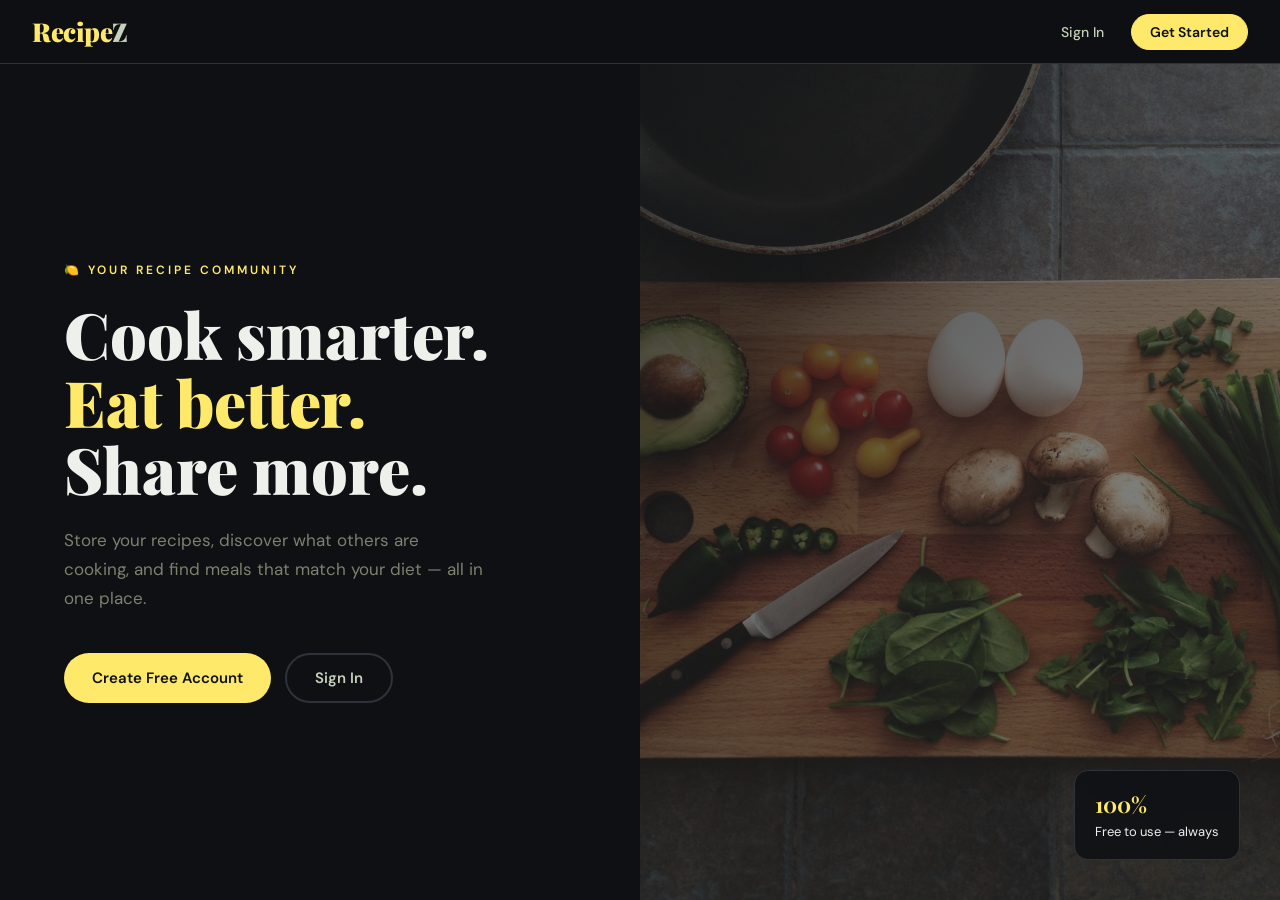
==== src/main/resources/static/index.html @ 5c7fcea8 "added html and images to same folder" ====
<!DOCTYPE html>
<html lang="en">
<head>
  <meta charset="UTF-8" />
  <meta name="viewport" content="width=device-width, initial-scale=1.0" />
  <title>RecipeZ</title>
  <link rel="preconnect" href="https://fonts.googleapis.com" />
  <link rel="preconnect" href="https://fonts.gstatic.com" crossorigin />
  <link href="https://fonts.googleapis.com/css2?family=Playfair+Display:wght@400;700;900&family=DM+Sans:wght@300;400;500;600&display=swap" rel="stylesheet" />
  <style>
    /* ─────────────────────────────────────────
       TOKENS
    ───────────────────────────────────────── */
    :root {
      --bg:        #0e1013;
      --surface:   #181b20;
      --surface2:  #22262d;
      --border:    #2e333b;
      --yellow:    #FFE96B;
      --yellow-dim:#c9b83e;
      --green:     #C5D1BA;
      --green-dim: #8a9e82;
      --text:      #eef0ec;
      --muted:     #7a8270;
      --danger:    #e05c5c;
      --radius:    14px;
      --radius-sm: 8px;
      --font-display: 'Playfair Display', serif;
      --font-body:    'DM Sans', sans-serif;
      --transition:   0.2s cubic-bezier(0.4,0,0.2,1);
    }

    /* ─────────────────────────────────────────
       RESET & BASE
    ───────────────────────────────────────── */
    *, *::before, *::after { box-sizing: border-box; margin: 0; padding: 0; }
    html { scroll-behavior: smooth; }
    body {
      background: var(--bg);
      color: var(--text);
      font-family: var(--font-body);
      font-size: 15px;
      line-height: 1.6;
      min-height: 100vh;
      overflow-x: hidden;
    }
    a { color: inherit; text-decoration: none; }
    button { cursor: pointer; border: none; background: none; font-family: inherit; }
    input, textarea, select {
      font-family: inherit;
      background: var(--surface2);
      color: var(--text);
      border: 2px solid var(--border);
      border-radius: var(--radius-sm);
      padding: 10px 14px;
      font-size: 14px;
      outline: none;
      transition: border-color var(--transition);
      width: 100%;
    }
    input:focus, textarea:focus, select:focus { border-color: var(--yellow); }
    select option { background: var(--surface2); }

    /* ─────────────────────────────────────────
       PAGES
    ───────────────────────────────────────── */
    .page { display: none; min-height: 100vh; }
    .page.active { display: flex; flex-direction: column; }

    /* ─────────────────────────────────────────
       NAV
    ───────────────────────────────────────── */
    nav {
      position: sticky; top: 0; z-index: 100;
      background: rgba(14,16,19,0.92);
      backdrop-filter: blur(12px);
      border-bottom: 1px solid var(--border);
      padding: 0 32px;
      height: 64px;
      display: flex; align-items: center; justify-content: space-between;
    }
    .nav-brand {
      font-family: var(--font-display);
      font-size: 26px;
      font-weight: 900;
      color: var(--yellow);
      letter-spacing: -0.5px;
    }
    .nav-brand span { color: var(--green); }
    .nav-links { display: flex; gap: 8px; align-items: center; }
    .nav-btn {
      padding: 8px 18px;
      border-radius: 40px;
      font-size: 14px;
      font-weight: 500;
      transition: all var(--transition);
      color: var(--green);
      border: 1.5px solid transparent;
    }
    .nav-btn:hover { border-color: var(--border); background: var(--surface); }
    .nav-btn.active-nav { background: var(--yellow); color: var(--bg); font-weight: 600; border-color: var(--yellow); }
    .nav-user {
      display: flex; align-items: center; gap: 12px;
      color: var(--green); font-size: 13px; font-weight: 500;
    }
    .nav-username { color: var(--yellow); }

    /* ─────────────────────────────────────────
       HERO (Landing)
    ───────────────────────────────────────── */
    .hero {
      flex: 1;
      display: grid;
      grid-template-columns: 1fr 1fr;
      gap: 0;
      min-height: calc(100vh - 64px);
    }
    .hero-left {
      display: flex; flex-direction: column; justify-content: center;
      padding: 80px 64px;
    }
    .hero-eyebrow {
      font-size: 12px; font-weight: 600; letter-spacing: 3px;
      color: var(--yellow); text-transform: uppercase; margin-bottom: 20px;
    }
    .hero-title {
      font-family: var(--font-display);
      font-size: clamp(42px, 5vw, 72px);
      font-weight: 900;
      line-height: 1.05;
      color: var(--text);
      margin-bottom: 24px;
    }
    .hero-title em { font-style: normal; color: var(--yellow); }
    .hero-sub {
      font-size: 17px; color: var(--muted); line-height: 1.7;
      max-width: 420px; margin-bottom: 40px;
    }
    .hero-actions { display: flex; gap: 14px; flex-wrap: wrap; }
    .btn {
      display: inline-flex; align-items: center; gap: 8px;
      padding: 13px 28px; border-radius: 40px;
      font-size: 15px; font-weight: 600;
      transition: all var(--transition);
    }
    .btn-primary { background: var(--yellow); color: var(--bg); }
    .btn-primary:hover { background: var(--yellow-dim); transform: translateY(-1px); box-shadow: 0 8px 24px rgba(255,233,107,0.25); }
    .btn-outline { border: 2px solid var(--border); color: var(--green); }
    .btn-outline:hover { border-color: var(--green); background: rgba(197,209,186,0.07); }
    .btn-danger { background: var(--danger); color: #fff; }
    .btn-danger:hover { opacity: 0.88; }
    .btn-sm { padding: 8px 18px; font-size: 13px; }
    .btn-full { width: 100%; justify-content: center; }

    .hero-right {
      position: relative; overflow: hidden;
    }
    .hero-right img {
      width: 100%; height: 100%;
      object-fit: cover;
      filter: brightness(0.55) saturate(0.8);
    }
    .hero-overlay {
      position: absolute; inset: 0;
      background: linear-gradient(135deg, rgba(14,16,19,0.6) 0%, transparent 60%);
    }
    .hero-badge {
      position: absolute; bottom: 40px; right: 40px;
      background: rgba(14,16,19,0.85);
      backdrop-filter: blur(8px);
      border: 1px solid var(--border);
      border-radius: var(--radius);
      padding: 16px 20px;
      font-size: 13px;
    }
    .hero-badge strong { display: block; color: var(--yellow); font-size: 22px; font-family: var(--font-display); }

    /* ─────────────────────────────────────────
       AUTH PAGE
    ───────────────────────────────────────── */
    .auth-page {
      flex: 1; display: flex; align-items: center; justify-content: center;
      padding: 48px 24px;
      background: radial-gradient(ellipse at 20% 50%, rgba(255,233,107,0.04) 0%, transparent 60%),
                  radial-gradient(ellipse at 80% 20%, rgba(197,209,186,0.04) 0%, transparent 50%);
    }
    .auth-card {
      width: 100%; max-width: 420px;
      background: var(--surface);
      border: 1px solid var(--border);
      border-radius: 20px;
      padding: 40px 36px;
      animation: slideUp 0.35s ease;
    }
    @keyframes slideUp {
      from { opacity: 0; transform: translateY(16px); }
      to   { opacity: 1; transform: translateY(0); }
    }
    .auth-logo { font-family: var(--font-display); font-size: 28px; font-weight: 900; color: var(--yellow); margin-bottom: 6px; }
    .auth-sub { color: var(--muted); font-size: 14px; margin-bottom: 28px; }
    .auth-tabs { display: flex; gap: 4px; background: var(--surface2); border-radius: 40px; padding: 4px; margin-bottom: 28px; }
    .auth-tab {
      flex: 1; text-align: center; padding: 9px;
      border-radius: 40px; font-size: 14px; font-weight: 500;
      color: var(--muted); transition: all var(--transition);
    }
    .auth-tab.active { background: var(--yellow); color: var(--bg); font-weight: 600; }
    .form-group { margin-bottom: 16px; }
    .form-label { display: block; font-size: 12px; font-weight: 600; color: var(--muted); letter-spacing: 0.5px; text-transform: uppercase; margin-bottom: 6px; }
    .form-row { display: grid; grid-template-columns: 1fr 1fr; gap: 12px; }
    .form-error { color: var(--danger); font-size: 13px; margin-top: 10px; min-height: 18px; text-align: center; }
    .form-success { color: #6bcf7f; font-size: 13px; margin-top: 10px; min-height: 18px; text-align: center; }
    .divider { border: none; border-top: 1px solid var(--border); margin: 20px 0; }

    /* ─────────────────────────────────────────
       DASHBOARD LAYOUT
    ───────────────────────────────────────── */
    .dashboard-layout {
      flex: 1; display: grid;
      grid-template-columns: 72px 1fr 280px;
      grid-template-rows: 1fr;
      min-height: calc(100vh - 64px);
    }
    /* Sidebar */
    .sidebar {
      background: var(--surface);
      border-right: 1px solid var(--border);
      display: flex; flex-direction: column; align-items: center;
      padding: 20px 0; gap: 8px;
    }
    .sidebar-btn {
      width: 46px; height: 46px;
      border-radius: 12px;
      display: flex; align-items: center; justify-content: center;
      color: var(--muted); font-size: 20px;
      transition: all var(--transition);
      position: relative;
    }
    .sidebar-btn:hover { background: var(--surface2); color: var(--green); }
    .sidebar-btn.active { background: rgba(255,233,107,0.12); color: var(--yellow); }
    .sidebar-btn[title]:hover::after {
      content: attr(title);
      position: absolute; left: 58px; top: 50%; transform: translateY(-50%);
      background: var(--surface2); border: 1px solid var(--border);
      color: var(--text); font-size: 12px; font-weight: 500;
      padding: 5px 10px; border-radius: 6px; white-space: nowrap;
      pointer-events: none; z-index: 99;
    }
    .sidebar-spacer { flex: 1; }

    /* Center */
    .dashboard-center {
      display: flex; flex-direction: column;
      background: var(--bg);
      overflow-y: auto;
    }
    .center-view { display: none; flex-direction: column; flex: 1; padding: 28px; }
    .center-view.active { display: flex; }

    /* Right panel */
    .detail-panel {
      background: var(--surface);
      border-left: 1px solid var(--border);
      display: flex; flex-direction: column;
      overflow-y: auto;
    }
    .detail-header {
      padding: 20px; border-bottom: 1px solid var(--border);
      font-family: var(--font-display); font-size: 18px; font-weight: 700;
      color: var(--green);
    }
    .detail-body { padding: 20px; flex: 1; }
    .detail-empty { color: var(--muted); font-size: 14px; text-align: center; margin-top: 40px; }
    .detail-name { font-family: var(--font-display); font-size: 22px; font-weight: 700; color: var(--yellow); margin-bottom: 12px; }
    .detail-section { margin-bottom: 16px; }
    .detail-section-title { font-size: 11px; font-weight: 600; letter-spacing: 1.5px; text-transform: uppercase; color: var(--muted); margin-bottom: 6px; }
    .detail-section-body { font-size: 14px; color: var(--green); line-height: 1.65; }
    .detail-tag {
      display: inline-block; padding: 3px 10px;
      background: rgba(255,233,107,0.12); color: var(--yellow);
      border-radius: 40px; font-size: 12px; font-weight: 600;
    }
    .ingredient-list { list-style: none; display: flex; flex-direction: column; gap: 4px; }
    .ingredient-list li { font-size: 13px; color: var(--green); display: flex; gap: 8px; align-items: baseline; }
    .ingredient-list li::before { content: '·'; color: var(--yellow); font-size: 18px; line-height: 1; }
    .detail-actions { padding: 16px 20px; border-top: 1px solid var(--border); }

    /* ─────────────────────────────────────────
       SEARCH BAR
    ───────────────────────────────────────── */
    .search-bar {
      display: flex; gap: 10px; align-items: center;
      margin-bottom: 24px;
    }
    .search-bar input { flex: 1; border-radius: 40px; padding: 11px 20px; }
    .search-bar select { width: 180px; border-radius: 40px; }

    /* ─────────────────────────────────────────
       SECTION TITLES
    ───────────────────────────────────────── */
    .section-title {
      font-family: var(--font-display);
      font-size: 26px; font-weight: 700; color: var(--text);
      margin-bottom: 20px;
    }
    .section-title span { color: var(--yellow); }

    /* ─────────────────────────────────────────
       RECIPE GRID
    ───────────────────────────────────────── */
    .recipe-grid {
      display: grid;
      grid-template-columns: repeat(auto-fill, minmax(180px, 1fr));
      gap: 14px;
    }
    .recipe-card {
      background: var(--yellow);
      border-radius: var(--radius);
      padding: 18px 14px;
      min-height: 110px;
      display: flex; align-items: center; justify-content: center;
      cursor: pointer;
      transition: all var(--transition);
      text-align: center;
      position: relative;
      overflow: hidden;
    }
    .recipe-card::after {
      content: ''; position: absolute; inset: 0;
      background: rgba(0,0,0,0);
      transition: background var(--transition);
    }
    .recipe-card:hover { transform: translateY(-3px); box-shadow: 0 12px 32px rgba(255,233,107,0.2); }
    .recipe-card:hover::after { background: rgba(0,0,0,0.06); }
    .recipe-card.selected { box-shadow: 0 0 0 3px var(--bg), 0 0 0 5px var(--yellow); }
    .recipe-card-name { font-family: var(--font-display); font-size: 16px; font-weight: 700; color: var(--bg); line-height: 1.3; z-index: 1; }
    .recipe-card-cal { font-size: 11px; font-weight: 600; color: rgba(14,16,19,0.55); margin-top: 4px; z-index: 1; }

    .plus-card {
      background: transparent;
      border: 2.5px dashed var(--yellow);
    }
    .plus-card:hover { background: rgba(255,233,107,0.06); }
    .plus-card .plus-icon { font-size: 36px; color: var(--yellow); line-height: 1; }

    .empty-state {
      grid-column: 1 / -1;
      text-align: center; padding: 60px 20px;
      color: var(--muted);
    }
    .empty-state .empty-icon { font-size: 40px; margin-bottom: 12px; }
    .empty-state p { font-size: 15px; }

    /* ─────────────────────────────────────────
       CREATE RECIPE FORM
    ───────────────────────────────────────── */
    .create-form {
      max-width: 600px;
      background: var(--surface);
      border: 1px solid var(--border);
      border-radius: 20px;
      padding: 32px;
    }
    .ingredient-row {
      display: grid; grid-template-columns: 1fr 80px 120px 36px;
      gap: 8px; margin-bottom: 8px; align-items: center;
    }
    .remove-ing-btn {
      width: 36px; height: 36px; border-radius: 8px;
      background: rgba(224,92,92,0.12); color: var(--danger);
      font-size: 16px; display: flex; align-items: center; justify-content: center;
      transition: background var(--transition);
    }
    .remove-ing-btn:hover { background: rgba(224,92,92,0.25); }
    .add-ing-btn {
      display: flex; align-items: center; gap: 6px;
      color: var(--yellow); font-size: 13px; font-weight: 600;
      padding: 8px 0; margin-bottom: 20px;
    }

    /* ─────────────────────────────────────────
       EXPLORE / USER LOOKUP
    ───────────────────────────────────────── */
    .user-lookup-bar {
      display: flex; gap: 10px; margin-bottom: 28px;
      background: var(--surface);
      border: 1px solid var(--border);
      border-radius: var(--radius);
      padding: 20px;
    }
    .user-lookup-bar input { flex: 1; }

    .stats-row {
      display: grid; grid-template-columns: repeat(3, 1fr);
      gap: 14px; margin-bottom: 24px;
    }
    .stat-card {
      background: var(--surface);
      border: 1px solid var(--border);
      border-radius: var(--radius);
      padding: 18px; text-align: center;
    }
    .stat-card .stat-num { font-family: var(--font-display); font-size: 32px; font-weight: 900; color: var(--yellow); }
    .stat-card .stat-label { font-size: 12px; color: var(--muted); font-weight: 500; margin-top: 2px; }

    /* ─────────────────────────────────────────
       TOAST
    ───────────────────────────────────────── */
    #toast {
      position: fixed; bottom: 28px; right: 28px;
      background: var(--surface2); border: 1px solid var(--border);
      color: var(--text); padding: 14px 20px;
      border-radius: var(--radius); font-size: 14px;
      transform: translateY(80px); opacity: 0;
      transition: all 0.3s ease; z-index: 9999;
      max-width: 320px;
    }
    #toast.show { transform: translateY(0); opacity: 1; }
    #toast.success { border-color: #6bcf7f; color: #6bcf7f; }
    #toast.error   { border-color: var(--danger); color: var(--danger); }

    /* ─────────────────────────────────────────
       LOADING SPINNER
    ───────────────────────────────────────── */
    .spinner {
      width: 32px; height: 32px;
      border: 3px solid var(--border);
      border-top-color: var(--yellow);
      border-radius: 50%;
      animation: spin 0.7s linear infinite;
      margin: 40px auto;
    }
    @keyframes spin { to { transform: rotate(360deg); } }

    /* ─────────────────────────────────────────
       MODAL
    ───────────────────────────────────────── */
    .modal-overlay {
      position: fixed; inset: 0; z-index: 500;
      background: rgba(0,0,0,0.7); backdrop-filter: blur(4px);
      display: none; align-items: center; justify-content: center;
      padding: 24px;
    }
    .modal-overlay.open { display: flex; }
    .modal {
      background: var(--surface); border: 1px solid var(--border);
      border-radius: 20px; padding: 32px; width: 100%; max-width: 500px;
      animation: slideUp 0.25s ease;
    }
    .modal-title { font-family: var(--font-display); font-size: 22px; font-weight: 700; margin-bottom: 20px; color: var(--yellow); }

    /* ─────────────────────────────────────────
       RESPONSIVE
    ───────────────────────────────────────── */
    @media (max-width: 900px) {
      .hero { grid-template-columns: 1fr; }
      .hero-right { display: none; }
      .dashboard-layout { grid-template-columns: 56px 1fr; }
      .detail-panel { display: none; }
      .form-row { grid-template-columns: 1fr; }
    }
    @media (max-width: 600px) {
      .hero-left { padding: 48px 24px; }
      nav { padding: 0 16px; }
      .auth-card { padding: 28px 20px; }
    }
  </style>
</head>
<body>

<!-- ═══════════════════════════════════════════
     LANDING PAGE
═══════════════════════════════════════════ -->
<div id="page-landing" class="page active">
  <nav>
    <div class="nav-brand">Recipe<span>Z</span></div>
    <div class="nav-links">
      <button class="nav-btn" onclick="showPage('page-auth', 'login')">Sign In</button>
      <button class="nav-btn active-nav" onclick="showPage('page-auth', 'register')">Get Started</button>
    </div>
  </nav>
  <div class="hero">
    <div class="hero-left">
      <div class="hero-eyebrow">🍋 Your Recipe Community</div>
      <h1 class="hero-title">Cook smarter.<br/><em>Eat better.</em><br/>Share more.</h1>
      <p class="hero-sub">Store your recipes, discover what others are cooking, and find meals that match your diet — all in one place.</p>
      <div class="hero-actions">
        <button class="btn btn-primary" onclick="showPage('page-auth','register')">Create Free Account</button>
        <button class="btn btn-outline" onclick="showPage('page-auth','login')">Sign In</button>
      </div>
    </div>
    <div class="hero-right">
      <img src="foodbg.jpg" alt="Fresh ingredients on a cutting board" />
      <div class="hero-overlay"></div>
      <div class="hero-badge">
        <strong>100%</strong>
        Free to use — always
      </div>
    </div>
  </div>
</div>

<!-- ═══════════════════════════════════════════
     AUTH PAGE
═══════════════════════════════════════════ -->
<div id="page-auth" class="page">
  <nav>
    <div class="nav-brand" style="cursor:pointer" onclick="showPage('page-landing')">Recipe<span>Z</span></div>
    <div class="nav-links">
      <button class="nav-btn" onclick="showPage('page-landing')">← Back</button>
    </div>
  </nav>
  <div class="auth-page">
    <div class="auth-card">
      <div class="auth-logo">RecipeZ 🍋</div>
      <div class="auth-sub">Your personal recipe manager</div>
      <div class="auth-tabs">
        <div class="auth-tab active" id="tab-login" onclick="switchAuthTab('login')">Sign In</div>
        <div class="auth-tab" id="tab-register" onclick="switchAuthTab('register')">Sign Up</div>
      </div>

      <!-- LOGIN FORM -->
      <div id="form-login">
        <div class="form-group">
          <label class="form-label">Username</label>
          <input type="text" id="login-username" placeholder="your username" autocomplete="username" />
        </div>
        <div class="form-group">
          <label class="form-label">Password</label>
          <input type="password" id="login-password" placeholder="••••••••" autocomplete="current-password" />
        </div>
        <div class="form-error" id="login-error"></div>
        <button class="btn btn-primary btn-full" id="login-btn" onclick="handleLogin()" style="margin-top:8px">Sign In</button>
        <hr class="divider"/>
        <div style="text-align:center;font-size:13px;color:var(--muted)">
          No account? <span style="color:var(--yellow);cursor:pointer;font-weight:600" onclick="switchAuthTab('register')">Sign Up</span>
        </div>
      </div>

      <!-- REGISTER FORM -->
      <div id="form-register" style="display:none">
        <div class="form-row">
          <div class="form-group">
            <label class="form-label">Username</label>
            <input type="text" id="reg-username" placeholder="choose a username" />
          </div>
          <div class="form-group">
            <label class="form-label">Password</label>
            <input type="password" id="reg-password" placeholder="min 6 chars" />
          </div>
        </div>
        <div class="form-row">
          <div class="form-group">
            <label class="form-label">Weight (lbs)</label>
            <input type="number" id="reg-weight" placeholder="180" />
          </div>
          <div class="form-group">
            <label class="form-label">Age</label>
            <input type="number" id="reg-age" placeholder="21" />
          </div>
        </div>
        <div class="form-row">
          <div class="form-group">
            <label class="form-label">Height (ft)</label>
            <select id="reg-height-ft">
              <option>4</option><option>5</option><option selected>5</option>
              <option>6</option><option>7</option>
            </select>
          </div>
          <div class="form-group">
            <label class="form-label">Inches</label>
            <select id="reg-height-in">
              <option>0</option><option>1</option><option>2</option><option>3</option>
              <option>4</option><option>5</option><option>6</option><option>7</option>
              <option>8</option><option>9</option><option>10</option><option>11</option>
            </select>
          </div>
        </div>
        <div class="form-row">
          <div class="form-group">
            <label class="form-label">Gender</label>
            <select id="reg-gender"><option value="Male">Male</option><option value="Female">Female</option></select>
          </div>
          <div class="form-group">
            <label class="form-label">Diet Type</label>
            <select id="reg-diet">
              <option>NONE</option><option>VEGAN</option><option>VEGETARIAN</option>
              <option>PESCATARIAN</option><option>KETO</option><option>CARNIVOROUS</option>
            </select>
          </div>
        </div>
        <div class="form-group">
          <label class="form-label">Body Goal</label>
          <select id="reg-goal">
            <option>NONE</option><option>CUT</option><option>BULK</option><option>MAINTAIN</option>
          </select>
        </div>
        <div class="form-error" id="reg-error"></div>
        <div class="form-success" id="reg-success"></div>
        <button class="btn btn-primary btn-full" id="reg-btn" onclick="handleRegister()" style="margin-top:8px">Create Account</button>
        <hr class="divider"/>
        <div style="text-align:center;font-size:13px;color:var(--muted)">
          Have an account? <span style="color:var(--yellow);cursor:pointer;font-weight:600" onclick="switchAuthTab('login')">Sign In</span>
        </div>
      </div>
    </div>
  </div>
</div>

<!-- ═══════════════════════════════════════════
     DASHBOARD PAGE
═══════════════════════════════════════════ -->
<div id="page-dashboard" class="page">
  <nav>
    <div class="nav-brand">Recipe<span>Z</span></div>
    <div class="nav-user">
      Welcome, <span class="nav-username" id="nav-username">—</span>
      <button class="nav-btn" onclick="handleLogout()">Sign Out</button>
    </div>
  </nav>
  <div class="dashboard-layout">

    <!-- Sidebar -->
    <div class="sidebar">
      <button class="sidebar-btn active" id="sb-home" title="My Recipes" onclick="switchView('my-recipes')">🏠</button>
      <button class="sidebar-btn" id="sb-create" title="Create Recipe" onclick="switchView('create-recipe')">✏️</button>
      <button class="sidebar-btn" id="sb-explore" title="Explore" onclick="switchView('explore')">🔍</button>
      <div class="sidebar-spacer"></div>
      <button class="sidebar-btn" title="Sign Out" onclick="handleLogout()">↩️</button>
    </div>

    <!-- Center views -->
    <div class="dashboard-center">

      <!-- MY RECIPES -->
      <div class="center-view active" id="view-my-recipes">
        <div class="search-bar">
          <input type="text" id="my-search" placeholder="Search your recipes…" oninput="filterMyRecipes()" />
          <select id="my-diet-filter" onchange="filterMyRecipes()">
            <option value="">All diets</option>
            <option>NONE</option><option>VEGAN</option><option>VEGETARIAN</option>
            <option>PESCATARIAN</option><option>KETO</option><option>CARNIVOROUS</option>
          </select>
          <select id="my-sort" onchange="filterMyRecipes()">
            <option value="">Sort by</option>
            <option value="name-asc">Name A→Z</option>
            <option value="name-desc">Name Z→A</option>
            <option value="cal-asc">Calories ↑</option>
            <option value="cal-desc">Calories ↓</option>
          </select>
        </div>
        <h2 class="section-title">My <span>Recipes</span></h2>
        <div class="recipe-grid" id="my-recipe-grid">
          <div class="spinner"></div>
        </div>
      </div>

      <!-- CREATE RECIPE -->
      <div class="center-view" id="view-create-recipe">
        <h2 class="section-title" style="margin-bottom:24px">New <span>Recipe</span></h2>
        <div class="create-form">
          <div class="form-group">
            <label class="form-label">Recipe Title *</label>
            <input type="text" id="cr-name" placeholder="e.g. Avocado Toast" />
          </div>
          <div class="form-group">
            <label class="form-label">Description</label>
            <input type="text" id="cr-desc" placeholder="A short description…" />
          </div>
          <div class="form-group">
            <label class="form-label">Instructions</label>
            <textarea id="cr-instructions" rows="4" placeholder="Step 1: …"></textarea>
          </div>
          <div class="form-row">
            <div class="form-group">
              <label class="form-label">Calories</label>
              <input type="number" id="cr-calories" placeholder="300" />
            </div>
            <div class="form-group">
              <label class="form-label">Diet Type</label>
              <select id="cr-diet">
                <option>NONE</option><option>VEGAN</option><option>VEGETARIAN</option>
                <option>PESCATARIAN</option><option>KETO</option><option>CARNIVOROUS</option>
              </select>
            </div>
          </div>

          <div class="form-label" style="margin-bottom:10px">Ingredients</div>
          <div id="ingredient-rows"></div>
          <button class="add-ing-btn" onclick="addIngredientRow()">＋ Add Ingredient</button>

          <div class="form-error" id="cr-error"></div>
          <div style="display:flex;gap:12px">
            <button class="btn btn-primary" id="cr-btn" onclick="handleCreateRecipe()">Save Recipe</button>
            <button class="btn btn-outline" onclick="switchView('my-recipes')">Cancel</button>
          </div>
        </div>
      </div>

      <!-- EXPLORE -->
      <div class="center-view" id="view-explore">
        <h2 class="section-title">Explore <span>Recipes</span></h2>

        <!-- User ID lookup -->
        <div class="user-lookup-bar">
          <input type="number" id="explore-user-id" placeholder="Enter User ID to see their recipes…" />
          <button class="btn btn-outline btn-sm" onclick="loadExplore()">Look Up</button>
          <button class="btn btn-sm" style="color:var(--muted);border:1.5px solid var(--border);border-radius:40px;padding:8px 14px" onclick="clearUserLookup()">All Users</button>
        </div>

        <div class="search-bar">
          <input type="text" id="explore-search" placeholder="Search recipes by name…" oninput="filterExplore()" />
          <select id="explore-diet" onchange="filterExplore()">
            <option value="">All diets</option>
            <option>NONE</option><option>VEGAN</option><option>VEGETARIAN</option>
            <option>PESCATARIAN</option><option>KETO</option><option>CARNIVOROUS</option>
          </select>
          <select id="explore-sort" onchange="filterExplore()">
            <option value="">Sort by</option>
            <option value="name-asc">Name A→Z</option>
            <option value="name-desc">Name Z→A</option>
            <option value="cal-asc">Calories ↑</option>
            <option value="cal-desc">Calories ↓</option>
          </select>
        </div>

        <div id="explore-stats" class="stats-row" style="display:none"></div>
        <div class="recipe-grid" id="explore-recipe-grid">
          <div class="empty-state"><div class="empty-icon">🔍</div><p>Enter a User ID or search to find recipes</p></div>
        </div>
      </div>

    </div><!-- /dashboard-center -->

    <!-- Detail Panel -->
    <div class="detail-panel">
      <div class="detail-header">Details</div>
      <div class="detail-body" id="detail-body">
        <div class="detail-empty">Select a recipe to see details</div>
      </div>
      <div class="detail-actions" id="detail-actions" style="display:none">
        <button class="btn btn-danger btn-full btn-sm" id="delete-btn" onclick="handleDeleteRecipe()">Delete Recipe</button>
      </div>
    </div>

  </div><!-- /dashboard-layout -->
</div><!-- /page-dashboard -->

<!-- Toast -->
<div id="toast"></div>

<!-- ═══════════════════════════════════════════
     JAVASCRIPT
═══════════════════════════════════════════ -->
<script>
// ─────────────────────────────────────────
// CONFIG  ← Change this to your EC2 IP
// ─────────────────────────────────────────
const API_BASE = 'http://localhost:8080';

// ─────────────────────────────────────────
// SESSION STATE
// ─────────────────────────────────────────
let session = {
  userId:   null,
  username: null,
};
let myRecipesCache    = [];
let exploreCache      = [];
let selectedRecipe    = null;
let isOwnRecipe       = false;

// ─────────────────────────────────────────
// API HELPERS
// ─────────────────────────────────────────
async function api(method, path, body) {
  const opts = {
    method,
    headers: { 'Content-Type': 'application/json', 'Accept': 'application/json' },
  };
  if (body !== undefined) opts.body = JSON.stringify(body);
  const res = await fetch(API_BASE + path, opts);
  const text = await res.text();
  if (!res.ok) {
    let msg = text;
    try { const j = JSON.parse(text); msg = j.message || j.error || text; } catch {}
    throw new Error(msg || `HTTP ${res.status}`);
  }
  if (!text) return null;
  return JSON.parse(text);
}

// ─────────────────────────────────────────
// PAGE ROUTING
// ─────────────────────────────────────────
function showPage(id, tab) {
  document.querySelectorAll('.page').forEach(p => p.classList.remove('active'));
  document.getElementById(id).classList.add('active');
  if (tab) switchAuthTab(tab);
}

// ─────────────────────────────────────────
// AUTH
// ─────────────────────────────────────────
function switchAuthTab(tab) {
  const isLogin = tab === 'login';
  document.getElementById('form-login').style.display     = isLogin ? 'block' : 'none';
  document.getElementById('form-register').style.display  = isLogin ? 'none'  : 'block';
  document.getElementById('tab-login').classList.toggle('active',    isLogin);
  document.getElementById('tab-register').classList.toggle('active', !isLogin);
}

async function handleLogin() {
  const username = document.getElementById('login-username').value.trim();
  const password = document.getElementById('login-password').value;
  const errEl    = document.getElementById('login-error');
  const btn      = document.getElementById('login-btn');
  errEl.textContent = '';

  if (!username || !password) { errEl.textContent = 'Username and password required.'; return; }

  btn.disabled = true; btn.textContent = 'Signing in…';
  try {
    const loginRes = await api('POST', '/login', { username, password });
    const user     = await api('GET', '/users/' + loginRes.id);
    session = { userId: user.id, username: user.username };
    document.getElementById('nav-username').textContent = user.username;
    showPage('page-dashboard');
    switchView('my-recipes');
    loadMyRecipes();
    toast('Welcome back, ' + user.username + '! 👋', 'success');
  } catch (e) {
    errEl.textContent = friendlyError(e.message);
  } finally {
    btn.disabled = false; btn.textContent = 'Sign In';
  }
}

async function handleRegister() {
  const username = document.getElementById('reg-username').value.trim();
  const password = document.getElementById('reg-password').value;
  const weight   = parseFloat(document.getElementById('reg-weight').value);
  const age      = parseInt(document.getElementById('reg-age').value);
  const ft       = parseInt(document.getElementById('reg-height-ft').value);
  const inch     = parseInt(document.getElementById('reg-height-in').value);
  const gender   = document.getElementById('reg-gender').value;
  const diet     = document.getElementById('reg-diet').value;
  const goal     = document.getElementById('reg-goal').value;
  const errEl    = document.getElementById('reg-error');
  const succEl   = document.getElementById('reg-success');
  const btn      = document.getElementById('reg-btn');
  errEl.textContent = ''; succEl.textContent = '';

  if (!username)      { errEl.textContent = 'Username is required.'; return; }
  if (!password)      { errEl.textContent = 'Password is required.'; return; }
  if (isNaN(weight))  { errEl.textContent = 'Enter a valid weight.'; return; }
  if (isNaN(age))     { errEl.textContent = 'Enter a valid age.'; return; }

  const heightDecimal = ft + (inch / 12.0);
  const isMan = gender === 'Male';
  const bmr = isMan
    ? Math.round(88.362 + (13.397 * weight * 0.453592) + (4.799 * heightDecimal * 30.48) - (5.677 * age))
    : Math.round(447.593 + (9.247 * weight * 0.453592) + (3.098 * heightDecimal * 30.48) - (4.330 * age));

  btn.disabled = true; btn.textContent = 'Creating…';
  try {
    await api('POST', '/users', { username, password, bodyGoal: goal, dietType: diet, weight, height: heightDecimal, age, bmr, man: isMan });
    succEl.textContent = '✓ Account created! You can now sign in.';
    setTimeout(() => switchAuthTab('login'), 1500);
  } catch (e) {
    const msg = e.message.toLowerCase();
    errEl.textContent = (msg.includes('unique') || msg.includes('constraint'))
      ? 'That username is already taken.' : friendlyError(e.message);
  } finally {
    btn.disabled = false; btn.textContent = 'Create Account';
  }
}

function handleLogout() {
  session = { userId: null, username: null };
  myRecipesCache = []; exploreCache = []; selectedRecipe = null;
  showPage('page-landing');
  toast('Signed out successfully.');
}

// ─────────────────────────────────────────
// DASHBOARD VIEW SWITCHING
// ─────────────────────────────────────────
function switchView(view) {
  document.querySelectorAll('.center-view').forEach(v => v.classList.remove('active'));
  document.querySelectorAll('.sidebar-btn').forEach(b => b.classList.remove('active'));
  document.getElementById('view-' + view).classList.add('active');
  const map = { 'my-recipes':'sb-home', 'create-recipe':'sb-create', 'explore':'sb-explore' };
  if (map[view]) document.getElementById(map[view]).classList.add('active');
  clearDetail();
}

// ─────────────────────────────────────────
// MY RECIPES
// ─────────────────────────────────────────
async function loadMyRecipes() {
  const grid = document.getElementById('my-recipe-grid');
  grid.innerHTML = '<div class="spinner"></div>';
  try {
    myRecipesCache = await api('GET', '/recipes?userId=' + session.userId) || [];
    filterMyRecipes();
  } catch (e) {
    grid.innerHTML = `<div class="empty-state"><div class="empty-icon">⚠️</div><p>${friendlyError(e.message)}</p></div>`;
  }
}

function filterMyRecipes() {
  const q    = document.getElementById('my-search').value.toLowerCase();
  const diet = document.getElementById('my-diet-filter').value;
  const sort = document.getElementById('my-sort').value;
  let list = [...myRecipesCache];
  if (q)    list = list.filter(r => r.name && r.name.toLowerCase().includes(q));
  if (diet) list = list.filter(r => r.dietType === diet);
  list = applySort(list, sort);
  renderMyGrid(list);
}

function renderMyGrid(recipes) {
  const grid = document.getElementById('my-recipe-grid');
  grid.innerHTML = '';
  // Plus card
  const plus = document.createElement('div');
  plus.className = 'recipe-card plus-card';
  plus.innerHTML = '<div><div class="plus-icon">＋</div><div class="recipe-card-name" style="color:var(--yellow);font-size:13px;margin-top:6px">New Recipe</div></div>';
  plus.onclick = () => switchView('create-recipe');
  grid.appendChild(plus);

  if (!recipes.length) {
    grid.innerHTML += '<div class="empty-state" style="grid-column:2/-1"><div class="empty-icon">🍽️</div><p>No recipes yet — create your first one!</p></div>';
    return;
  }
  recipes.forEach(r => grid.appendChild(makeCard(r, true)));
}

function makeCard(r, isOwn) {
  const card = document.createElement('div');
  card.className = 'recipe-card';
  if (selectedRecipe && selectedRecipe.id === r.id) card.classList.add('selected');
  card.innerHTML = `<div><div class="recipe-card-name">${esc(r.name)}</div><div class="recipe-card-cal">${r.calories != null ? r.calories + ' kcal' : ''}</div></div>`;
  card.onclick = () => selectRecipe(r, isOwn, card);
  return card;
}

function selectRecipe(r, isOwn, cardEl) {
  document.querySelectorAll('.recipe-card').forEach(c => c.classList.remove('selected'));
  cardEl.classList.add('selected');
  selectedRecipe = r;
  isOwnRecipe = isOwn;
  renderDetail(r, isOwn);
}

// ─────────────────────────────────────────
// DETAIL PANEL
// ─────────────────────────────────────────
function renderDetail(r, isOwn) {
  const body = document.getElementById('detail-body');
  const acts = document.getElementById('detail-actions');

  const ings = (r.ingredients || []).map(i =>
    `<li>${i.quantifier} ${i.measurementType} ${esc(i.name)}</li>`).join('');

  body.innerHTML = `
    <div class="detail-name">${esc(r.name)}</div>
    <div class="detail-section">
      <div class="detail-section-title">Diet</div>
      <div><span class="detail-tag">${r.dietType || 'NONE'}</span></div>
    </div>
    ${r.calories != null ? `<div class="detail-section"><div class="detail-section-title">Calories</div><div class="detail-section-body">${r.calories} kcal</div></div>` : ''}
    ${r.description ? `<div class="detail-section"><div class="detail-section-title">Description</div><div class="detail-section-body">${esc(r.description)}</div></div>` : ''}
    ${r.instructions ? `<div class="detail-section"><div class="detail-section-title">Instructions</div><div class="detail-section-body">${esc(r.instructions)}</div></div>` : ''}
    ${ings ? `<div class="detail-section"><div class="detail-section-title">Ingredients</div><ul class="ingredient-list">${ings}</ul></div>` : ''}
  `;
  acts.style.display = isOwn ? 'block' : 'none';
}

function clearDetail() {
  document.getElementById('detail-body').innerHTML = '<div class="detail-empty">Select a recipe to see details</div>';
  document.getElementById('detail-actions').style.display = 'none';
  selectedRecipe = null;
}

// ─────────────────────────────────────────
// DELETE RECIPE
// ─────────────────────────────────────────
async function handleDeleteRecipe() {
  if (!selectedRecipe || !isOwnRecipe) return;
  if (!confirm(`Delete "${selectedRecipe.name}"?`)) return;
  const btn = document.getElementById('delete-btn');
  btn.disabled = true; btn.textContent = 'Deleting…';
  try {
    await api('DELETE', '/recipes/' + selectedRecipe.id);
    toast('Recipe deleted.', 'success');
    clearDetail();
    loadMyRecipes();
  } catch (e) {
    toast('Delete failed: ' + friendlyError(e.message), 'error');
  } finally {
    btn.disabled = false; btn.textContent = 'Delete Recipe';
  }
}

// ─────────────────────────────────────────
// CREATE RECIPE
// ─────────────────────────────────────────
function addIngredientRow() {
  const container = document.getElementById('ingredient-rows');
  const row = document.createElement('div');
  row.className = 'ingredient-row';
  row.innerHTML = `
    <input type="text" placeholder="Ingredient name" class="ing-name" />
    <input type="number" placeholder="Qty" class="ing-qty" step="0.1" />
    <select class="ing-unit">
      <option>NUMBER</option><option>TEASPOON</option><option>TABLESPOON</option>
      <option>CUP</option><option>QUART</option><option>GALLON</option>
      <option>GRAM</option><option>OUNCE</option><option>POUND</option>
    </select>
    <button class="remove-ing-btn" onclick="this.parentElement.remove()">✕</button>
  `;
  container.appendChild(row);
}

async function handleCreateRecipe() {
  const name         = document.getElementById('cr-name').value.trim();
  const description  = document.getElementById('cr-desc').value.trim();
  const instructions = document.getElementById('cr-instructions').value.trim();
  const caloriesStr  = document.getElementById('cr-calories').value;
  const dietType     = document.getElementById('cr-diet').value;
  const errEl        = document.getElementById('cr-error');
  const btn          = document.getElementById('cr-btn');
  errEl.textContent  = '';

  if (!name) { errEl.textContent = 'Recipe title is required.'; return; }
  const calories = parseInt(caloriesStr);
  if (isNaN(calories)) { errEl.textContent = 'Calories must be a number.'; return; }

  const ingredients = [];
  const rows = document.querySelectorAll('.ingredient-row');
  for (const row of rows) {
    const iName = row.querySelector('.ing-name').value.trim();
    const iQty  = parseFloat(row.querySelector('.ing-qty').value);
    const iUnit = row.querySelector('.ing-unit').value;
    if (!iName)     { errEl.textContent = 'All ingredient names are required.'; return; }
    if (isNaN(iQty)){ errEl.textContent = 'All ingredient quantities must be numbers.'; return; }
    ingredients.push({ name: iName, quantifier: iQty, measurementType: iUnit });
  }

  btn.disabled = true; btn.textContent = 'Saving…';
  try {
    await api('POST', '/recipes?userId=' + session.userId, { name, description, instructions, calories, dietType, ingredients });
    toast('Recipe saved! 🎉', 'success');
    // Reset form
    document.getElementById('cr-name').value = '';
    document.getElementById('cr-desc').value = '';
    document.getElementById('cr-instructions').value = '';
    document.getElementById('cr-calories').value = '';
    document.getElementById('ingredient-rows').innerHTML = '';
    switchView('my-recipes');
    loadMyRecipes();
  } catch (e) {
    errEl.textContent = friendlyError(e.message);
  } finally {
    btn.disabled = false; btn.textContent = 'Save Recipe';
  }
}

// ─────────────────────────────────────────
// EXPLORE
// ─────────────────────────────────────────
async function loadExplore() {
  const userId = document.getElementById('explore-user-id').value.trim();
  const grid   = document.getElementById('explore-recipe-grid');
  const stats  = document.getElementById('explore-stats');
  grid.innerHTML = '<div class="spinner"></div>';
  stats.style.display = 'none';

  const path = userId ? `/recipes?userId=${userId}` : '/recipes';
  try {
    exploreCache = await api('GET', path) || [];
    if (userId) {
      const uniqueDiets = [...new Set(exploreCache.map(r => r.dietType).filter(Boolean))];
      const totalCal    = exploreCache.reduce((s, r) => s + (r.calories || 0), 0);
      stats.style.display = 'grid';
      stats.innerHTML = `
        <div class="stat-card"><div class="stat-num">${exploreCache.length}</div><div class="stat-label">Recipes</div></div>
        <div class="stat-card"><div class="stat-num">${uniqueDiets.length}</div><div class="stat-label">Diet Types</div></div>
        <div class="stat-card"><div class="stat-num">${exploreCache.length ? Math.round(totalCal/exploreCache.length) : 0}</div><div class="stat-label">Avg Calories</div></div>
      `;
    }
    filterExplore();
  } catch (e) {
    grid.innerHTML = `<div class="empty-state"><div class="empty-icon">⚠️</div><p>${friendlyError(e.message)}</p></div>`;
  }
}

function clearUserLookup() {
  document.getElementById('explore-user-id').value = '';
  document.getElementById('explore-stats').style.display = 'none';
  exploreCache = [];
  document.getElementById('explore-recipe-grid').innerHTML =
    '<div class="empty-state"><div class="empty-icon">🔍</div><p>Enter a User ID or search to find recipes</p></div>';
}

function filterExplore() {
  const q    = document.getElementById('explore-search').value.toLowerCase();
  const diet = document.getElementById('explore-diet').value;
  const sort = document.getElementById('explore-sort').value;
  let list = [...exploreCache];
  if (q)    list = list.filter(r => r.name && r.name.toLowerCase().includes(q));
  if (diet) list = list.filter(r => r.dietType === diet);
  list = applySort(list, sort);
  renderExploreGrid(list);
}

function renderExploreGrid(recipes) {
  const grid = document.getElementById('explore-recipe-grid');
  grid.innerHTML = '';
  if (!recipes.length) {
    grid.innerHTML = '<div class="empty-state"><div class="empty-icon">🍽️</div><p>No recipes match your filters.</p></div>';
    return;
  }
  recipes.forEach(r => grid.appendChild(makeCard(r, false)));
}

// ─────────────────────────────────────────
// SORT HELPER
// ─────────────────────────────────────────
function applySort(list, sort) {
  if (!sort) return list;
  return [...list].sort((a, b) => {
    if (sort === 'name-asc')  return (a.name||'').localeCompare(b.name||'');
    if (sort === 'name-desc') return (b.name||'').localeCompare(a.name||'');
    if (sort === 'cal-asc')   return (a.calories||0) - (b.calories||0);
    if (sort === 'cal-desc')  return (b.calories||0) - (a.calories||0);
    return 0;
  });
}

// ─────────────────────────────────────────
// UTILITIES
// ─────────────────────────────────────────
function esc(s) {
  if (!s) return '';
  return s.replace(/&/g,'&amp;').replace(/</g,'&lt;').replace(/>/g,'&gt;').replace(/"/g,'&quot;');
}

function friendlyError(msg) {
  if (!msg) return 'An unexpected error occurred.';
  const m = msg.toLowerCase();
  if (m.includes('401') || m.includes('unauthorized') || m.includes('invalid credentials')) return 'Incorrect username or password.';
  if (m.includes('404') || m.includes('not found')) return 'Not found.';
  if (m.includes('unique') || m.includes('constraint')) return 'That username is already taken.';
  if (m.includes('network') || m.includes('failed to fetch')) return 'Cannot reach the server. Is the backend running?';
  return msg;
}

let toastTimer;
function toast(msg, type) {
  const el = document.getElementById('toast');
  el.textContent = msg;
  el.className = 'show' + (type ? ' ' + type : '');
  clearTimeout(toastTimer);
  toastTimer = setTimeout(() => { el.className = ''; }, 3200);
}

// Init first ingredient row
addIngredientRow();
</script>
</body>
</html>
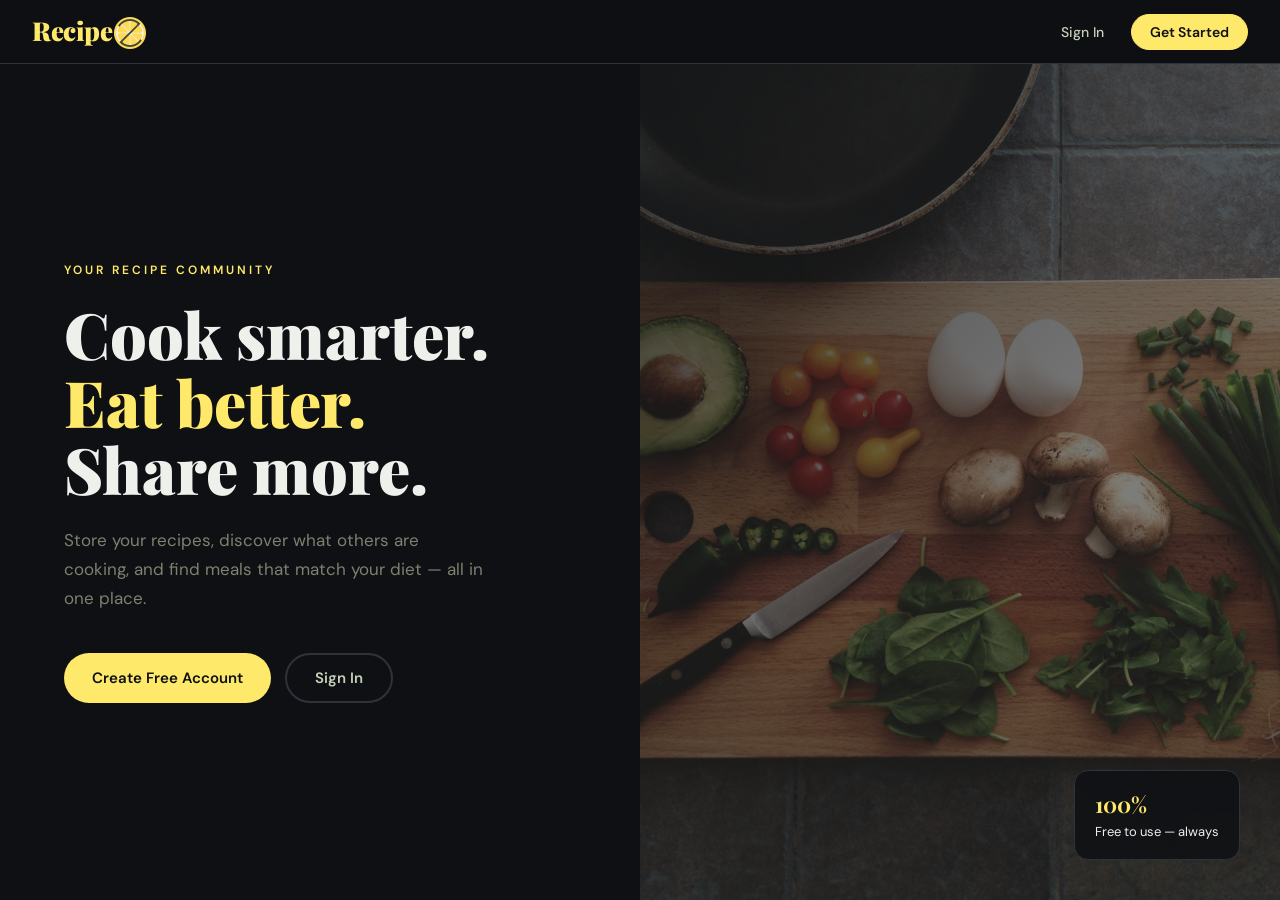
==== commit 6626ef0f: "logo" ====
--- a/src/main/resources/static/index.html
+++ b/src/main/resources/static/index.html
@@ -7,464 +7,7 @@
   <link rel="preconnect" href="https://fonts.googleapis.com" />
   <link rel="preconnect" href="https://fonts.gstatic.com" crossorigin />
   <link href="https://fonts.googleapis.com/css2?family=Playfair+Display:wght@400;700;900&family=DM+Sans:wght@300;400;500;600&display=swap" rel="stylesheet" />
-  <style>
-    /* ─────────────────────────────────────────
-       TOKENS
-    ───────────────────────────────────────── */
-    :root {
-      --bg:        #0e1013;
-      --surface:   #181b20;
-      --surface2:  #22262d;
-      --border:    #2e333b;
-      --yellow:    #FFE96B;
-      --yellow-dim:#c9b83e;
-      --green:     #C5D1BA;
-      --green-dim: #8a9e82;
-      --text:      #eef0ec;
-      --muted:     #7a8270;
-      --danger:    #e05c5c;
-      --radius:    14px;
-      --radius-sm: 8px;
-      --font-display: 'Playfair Display', serif;
-      --font-body:    'DM Sans', sans-serif;
-      --transition:   0.2s cubic-bezier(0.4,0,0.2,1);
-    }
-
-    /* ─────────────────────────────────────────
-       RESET & BASE
-    ───────────────────────────────────────── */
-    *, *::before, *::after { box-sizing: border-box; margin: 0; padding: 0; }
-    html { scroll-behavior: smooth; }
-    body {
-      background: var(--bg);
-      color: var(--text);
-      font-family: var(--font-body);
-      font-size: 15px;
-      line-height: 1.6;
-      min-height: 100vh;
-      overflow-x: hidden;
-    }
-    a { color: inherit; text-decoration: none; }
-    button { cursor: pointer; border: none; background: none; font-family: inherit; }
-    input, textarea, select {
-      font-family: inherit;
-      background: var(--surface2);
-      color: var(--text);
-      border: 2px solid var(--border);
-      border-radius: var(--radius-sm);
-      padding: 10px 14px;
-      font-size: 14px;
-      outline: none;
-      transition: border-color var(--transition);
-      width: 100%;
-    }
-    input:focus, textarea:focus, select:focus { border-color: var(--yellow); }
-    select option { background: var(--surface2); }
-
-    /* ─────────────────────────────────────────
-       PAGES
-    ───────────────────────────────────────── */
-    .page { display: none; min-height: 100vh; }
-    .page.active { display: flex; flex-direction: column; }
-
-    /* ─────────────────────────────────────────
-       NAV
-    ───────────────────────────────────────── */
-    nav {
-      position: sticky; top: 0; z-index: 100;
-      background: rgba(14,16,19,0.92);
-      backdrop-filter: blur(12px);
-      border-bottom: 1px solid var(--border);
-      padding: 0 32px;
-      height: 64px;
-      display: flex; align-items: center; justify-content: space-between;
-    }
-    .nav-brand {
-      font-family: var(--font-display);
-      font-size: 26px;
-      font-weight: 900;
-      color: var(--yellow);
-      letter-spacing: -0.5px;
-    }
-    .nav-brand span { color: var(--green); }
-    .nav-links { display: flex; gap: 8px; align-items: center; }
-    .nav-btn {
-      padding: 8px 18px;
-      border-radius: 40px;
-      font-size: 14px;
-      font-weight: 500;
-      transition: all var(--transition);
-      color: var(--green);
-      border: 1.5px solid transparent;
-    }
-    .nav-btn:hover { border-color: var(--border); background: var(--surface); }
-    .nav-btn.active-nav { background: var(--yellow); color: var(--bg); font-weight: 600; border-color: var(--yellow); }
-    .nav-user {
-      display: flex; align-items: center; gap: 12px;
-      color: var(--green); font-size: 13px; font-weight: 500;
-    }
-    .nav-username { color: var(--yellow); }
-
-    /* ─────────────────────────────────────────
-       HERO (Landing)
-    ───────────────────────────────────────── */
-    .hero {
-      flex: 1;
-      display: grid;
-      grid-template-columns: 1fr 1fr;
-      gap: 0;
-      min-height: calc(100vh - 64px);
-    }
-    .hero-left {
-      display: flex; flex-direction: column; justify-content: center;
-      padding: 80px 64px;
-    }
-    .hero-eyebrow {
-      font-size: 12px; font-weight: 600; letter-spacing: 3px;
-      color: var(--yellow); text-transform: uppercase; margin-bottom: 20px;
-    }
-    .hero-title {
-      font-family: var(--font-display);
-      font-size: clamp(42px, 5vw, 72px);
-      font-weight: 900;
-      line-height: 1.05;
-      color: var(--text);
-      margin-bottom: 24px;
-    }
-    .hero-title em { font-style: normal; color: var(--yellow); }
-    .hero-sub {
-      font-size: 17px; color: var(--muted); line-height: 1.7;
-      max-width: 420px; margin-bottom: 40px;
-    }
-    .hero-actions { display: flex; gap: 14px; flex-wrap: wrap; }
-    .btn {
-      display: inline-flex; align-items: center; gap: 8px;
-      padding: 13px 28px; border-radius: 40px;
-      font-size: 15px; font-weight: 600;
-      transition: all var(--transition);
-    }
-    .btn-primary { background: var(--yellow); color: var(--bg); }
-    .btn-primary:hover { background: var(--yellow-dim); transform: translateY(-1px); box-shadow: 0 8px 24px rgba(255,233,107,0.25); }
-    .btn-outline { border: 2px solid var(--border); color: var(--green); }
-    .btn-outline:hover { border-color: var(--green); background: rgba(197,209,186,0.07); }
-    .btn-danger { background: var(--danger); color: #fff; }
-    .btn-danger:hover { opacity: 0.88; }
-    .btn-sm { padding: 8px 18px; font-size: 13px; }
-    .btn-full { width: 100%; justify-content: center; }
-
-    .hero-right {
-      position: relative; overflow: hidden;
-    }
-    .hero-right img {
-      width: 100%; height: 100%;
-      object-fit: cover;
-      filter: brightness(0.55) saturate(0.8);
-    }
-    .hero-overlay {
-      position: absolute; inset: 0;
-      background: linear-gradient(135deg, rgba(14,16,19,0.6) 0%, transparent 60%);
-    }
-    .hero-badge {
-      position: absolute; bottom: 40px; right: 40px;
-      background: rgba(14,16,19,0.85);
-      backdrop-filter: blur(8px);
-      border: 1px solid var(--border);
-      border-radius: var(--radius);
-      padding: 16px 20px;
-      font-size: 13px;
-    }
-    .hero-badge strong { display: block; color: var(--yellow); font-size: 22px; font-family: var(--font-display); }
-
-    /* ─────────────────────────────────────────
-       AUTH PAGE
-    ───────────────────────────────────────── */
-    .auth-page {
-      flex: 1; display: flex; align-items: center; justify-content: center;
-      padding: 48px 24px;
-      background: radial-gradient(ellipse at 20% 50%, rgba(255,233,107,0.04) 0%, transparent 60%),
-                  radial-gradient(ellipse at 80% 20%, rgba(197,209,186,0.04) 0%, transparent 50%);
-    }
-    .auth-card {
-      width: 100%; max-width: 420px;
-      background: var(--surface);
-      border: 1px solid var(--border);
-      border-radius: 20px;
-      padding: 40px 36px;
-      animation: slideUp 0.35s ease;
-    }
-    @keyframes slideUp {
-      from { opacity: 0; transform: translateY(16px); }
-      to   { opacity: 1; transform: translateY(0); }
-    }
-    .auth-logo { font-family: var(--font-display); font-size: 28px; font-weight: 900; color: var(--yellow); margin-bottom: 6px; }
-    .auth-sub { color: var(--muted); font-size: 14px; margin-bottom: 28px; }
-    .auth-tabs { display: flex; gap: 4px; background: var(--surface2); border-radius: 40px; padding: 4px; margin-bottom: 28px; }
-    .auth-tab {
-      flex: 1; text-align: center; padding: 9px;
-      border-radius: 40px; font-size: 14px; font-weight: 500;
-      color: var(--muted); transition: all var(--transition);
-    }
-    .auth-tab.active { background: var(--yellow); color: var(--bg); font-weight: 600; }
-    .form-group { margin-bottom: 16px; }
-    .form-label { display: block; font-size: 12px; font-weight: 600; color: var(--muted); letter-spacing: 0.5px; text-transform: uppercase; margin-bottom: 6px; }
-    .form-row { display: grid; grid-template-columns: 1fr 1fr; gap: 12px; }
-    .form-error { color: var(--danger); font-size: 13px; margin-top: 10px; min-height: 18px; text-align: center; }
-    .form-success { color: #6bcf7f; font-size: 13px; margin-top: 10px; min-height: 18px; text-align: center; }
-    .divider { border: none; border-top: 1px solid var(--border); margin: 20px 0; }
-
-    /* ─────────────────────────────────────────
-       DASHBOARD LAYOUT
-    ───────────────────────────────────────── */
-    .dashboard-layout {
-      flex: 1; display: grid;
-      grid-template-columns: 72px 1fr 280px;
-      grid-template-rows: 1fr;
-      min-height: calc(100vh - 64px);
-    }
-    /* Sidebar */
-    .sidebar {
-      background: var(--surface);
-      border-right: 1px solid var(--border);
-      display: flex; flex-direction: column; align-items: center;
-      padding: 20px 0; gap: 8px;
-    }
-    .sidebar-btn {
-      width: 46px; height: 46px;
-      border-radius: 12px;
-      display: flex; align-items: center; justify-content: center;
-      color: var(--muted); font-size: 20px;
-      transition: all var(--transition);
-      position: relative;
-    }
-    .sidebar-btn:hover { background: var(--surface2); color: var(--green); }
-    .sidebar-btn.active { background: rgba(255,233,107,0.12); color: var(--yellow); }
-    .sidebar-btn[title]:hover::after {
-      content: attr(title);
-      position: absolute; left: 58px; top: 50%; transform: translateY(-50%);
-      background: var(--surface2); border: 1px solid var(--border);
-      color: var(--text); font-size: 12px; font-weight: 500;
-      padding: 5px 10px; border-radius: 6px; white-space: nowrap;
-      pointer-events: none; z-index: 99;
-    }
-    .sidebar-spacer { flex: 1; }
-
-    /* Center */
-    .dashboard-center {
-      display: flex; flex-direction: column;
-      background: var(--bg);
-      overflow-y: auto;
-    }
-    .center-view { display: none; flex-direction: column; flex: 1; padding: 28px; }
-    .center-view.active { display: flex; }
-
-    /* Right panel */
-    .detail-panel {
-      background: var(--surface);
-      border-left: 1px solid var(--border);
-      display: flex; flex-direction: column;
-      overflow-y: auto;
-    }
-    .detail-header {
-      padding: 20px; border-bottom: 1px solid var(--border);
-      font-family: var(--font-display); font-size: 18px; font-weight: 700;
-      color: var(--green);
-    }
-    .detail-body { padding: 20px; flex: 1; }
-    .detail-empty { color: var(--muted); font-size: 14px; text-align: center; margin-top: 40px; }
-    .detail-name { font-family: var(--font-display); font-size: 22px; font-weight: 700; color: var(--yellow); margin-bottom: 12px; }
-    .detail-section { margin-bottom: 16px; }
-    .detail-section-title { font-size: 11px; font-weight: 600; letter-spacing: 1.5px; text-transform: uppercase; color: var(--muted); margin-bottom: 6px; }
-    .detail-section-body { font-size: 14px; color: var(--green); line-height: 1.65; }
-    .detail-tag {
-      display: inline-block; padding: 3px 10px;
-      background: rgba(255,233,107,0.12); color: var(--yellow);
-      border-radius: 40px; font-size: 12px; font-weight: 600;
-    }
-    .ingredient-list { list-style: none; display: flex; flex-direction: column; gap: 4px; }
-    .ingredient-list li { font-size: 13px; color: var(--green); display: flex; gap: 8px; align-items: baseline; }
-    .ingredient-list li::before { content: '·'; color: var(--yellow); font-size: 18px; line-height: 1; }
-    .detail-actions { padding: 16px 20px; border-top: 1px solid var(--border); }
-
-    /* ─────────────────────────────────────────
-       SEARCH BAR
-    ───────────────────────────────────────── */
-    .search-bar {
-      display: flex; gap: 10px; align-items: center;
-      margin-bottom: 24px;
-    }
-    .search-bar input { flex: 1; border-radius: 40px; padding: 11px 20px; }
-    .search-bar select { width: 180px; border-radius: 40px; }
-
-    /* ─────────────────────────────────────────
-       SECTION TITLES
-    ───────────────────────────────────────── */
-    .section-title {
-      font-family: var(--font-display);
-      font-size: 26px; font-weight: 700; color: var(--text);
-      margin-bottom: 20px;
-    }
-    .section-title span { color: var(--yellow); }
-
-    /* ─────────────────────────────────────────
-       RECIPE GRID
-    ───────────────────────────────────────── */
-    .recipe-grid {
-      display: grid;
-      grid-template-columns: repeat(auto-fill, minmax(180px, 1fr));
-      gap: 14px;
-    }
-    .recipe-card {
-      background: var(--yellow);
-      border-radius: var(--radius);
-      padding: 18px 14px;
-      min-height: 110px;
-      display: flex; align-items: center; justify-content: center;
-      cursor: pointer;
-      transition: all var(--transition);
-      text-align: center;
-      position: relative;
-      overflow: hidden;
-    }
-    .recipe-card::after {
-      content: ''; position: absolute; inset: 0;
-      background: rgba(0,0,0,0);
-      transition: background var(--transition);
-    }
-    .recipe-card:hover { transform: translateY(-3px); box-shadow: 0 12px 32px rgba(255,233,107,0.2); }
-    .recipe-card:hover::after { background: rgba(0,0,0,0.06); }
-    .recipe-card.selected { box-shadow: 0 0 0 3px var(--bg), 0 0 0 5px var(--yellow); }
-    .recipe-card-name { font-family: var(--font-display); font-size: 16px; font-weight: 700; color: var(--bg); line-height: 1.3; z-index: 1; }
-    .recipe-card-cal { font-size: 11px; font-weight: 600; color: rgba(14,16,19,0.55); margin-top: 4px; z-index: 1; }
-
-    .plus-card {
-      background: transparent;
-      border: 2.5px dashed var(--yellow);
-    }
-    .plus-card:hover { background: rgba(255,233,107,0.06); }
-    .plus-card .plus-icon { font-size: 36px; color: var(--yellow); line-height: 1; }
-
-    .empty-state {
-      grid-column: 1 / -1;
-      text-align: center; padding: 60px 20px;
-      color: var(--muted);
-    }
-    .empty-state .empty-icon { font-size: 40px; margin-bottom: 12px; }
-    .empty-state p { font-size: 15px; }
-
-    /* ─────────────────────────────────────────
-       CREATE RECIPE FORM
-    ───────────────────────────────────────── */
-    .create-form {
-      max-width: 600px;
-      background: var(--surface);
-      border: 1px solid var(--border);
-      border-radius: 20px;
-      padding: 32px;
-    }
-    .ingredient-row {
-      display: grid; grid-template-columns: 1fr 80px 120px 36px;
-      gap: 8px; margin-bottom: 8px; align-items: center;
-    }
-    .remove-ing-btn {
-      width: 36px; height: 36px; border-radius: 8px;
-      background: rgba(224,92,92,0.12); color: var(--danger);
-      font-size: 16px; display: flex; align-items: center; justify-content: center;
-      transition: background var(--transition);
-    }
-    .remove-ing-btn:hover { background: rgba(224,92,92,0.25); }
-    .add-ing-btn {
-      display: flex; align-items: center; gap: 6px;
-      color: var(--yellow); font-size: 13px; font-weight: 600;
-      padding: 8px 0; margin-bottom: 20px;
-    }
-
-    /* ─────────────────────────────────────────
-       EXPLORE / USER LOOKUP
-    ───────────────────────────────────────── */
-    .user-lookup-bar {
-      display: flex; gap: 10px; margin-bottom: 28px;
-      background: var(--surface);
-      border: 1px solid var(--border);
-      border-radius: var(--radius);
-      padding: 20px;
-    }
-    .user-lookup-bar input { flex: 1; }
-
-    .stats-row {
-      display: grid; grid-template-columns: repeat(3, 1fr);
-      gap: 14px; margin-bottom: 24px;
-    }
-    .stat-card {
-      background: var(--surface);
-      border: 1px solid var(--border);
-      border-radius: var(--radius);
-      padding: 18px; text-align: center;
-    }
-    .stat-card .stat-num { font-family: var(--font-display); font-size: 32px; font-weight: 900; color: var(--yellow); }
-    .stat-card .stat-label { font-size: 12px; color: var(--muted); font-weight: 500; margin-top: 2px; }
-
-    /* ─────────────────────────────────────────
-       TOAST
-    ───────────────────────────────────────── */
-    #toast {
-      position: fixed; bottom: 28px; right: 28px;
-      background: var(--surface2); border: 1px solid var(--border);
-      color: var(--text); padding: 14px 20px;
-      border-radius: var(--radius); font-size: 14px;
-      transform: translateY(80px); opacity: 0;
-      transition: all 0.3s ease; z-index: 9999;
-      max-width: 320px;
-    }
-    #toast.show { transform: translateY(0); opacity: 1; }
-    #toast.success { border-color: #6bcf7f; color: #6bcf7f; }
-    #toast.error   { border-color: var(--danger); color: var(--danger); }
-
-    /* ─────────────────────────────────────────
-       LOADING SPINNER
-    ───────────────────────────────────────── */
-    .spinner {
-      width: 32px; height: 32px;
-      border: 3px solid var(--border);
-      border-top-color: var(--yellow);
-      border-radius: 50%;
-      animation: spin 0.7s linear infinite;
-      margin: 40px auto;
-    }
-    @keyframes spin { to { transform: rotate(360deg); } }
-
-    /* ─────────────────────────────────────────
-       MODAL
-    ───────────────────────────────────────── */
-    .modal-overlay {
-      position: fixed; inset: 0; z-index: 500;
-      background: rgba(0,0,0,0.7); backdrop-filter: blur(4px);
-      display: none; align-items: center; justify-content: center;
-      padding: 24px;
-    }
-    .modal-overlay.open { display: flex; }
-    .modal {
-      background: var(--surface); border: 1px solid var(--border);
-      border-radius: 20px; padding: 32px; width: 100%; max-width: 500px;
-      animation: slideUp 0.25s ease;
-    }
-    .modal-title { font-family: var(--font-display); font-size: 22px; font-weight: 700; margin-bottom: 20px; color: var(--yellow); }
-
-    /* ─────────────────────────────────────────
-       RESPONSIVE
-    ───────────────────────────────────────── */
-    @media (max-width: 900px) {
-      .hero { grid-template-columns: 1fr; }
-      .hero-right { display: none; }
-      .dashboard-layout { grid-template-columns: 56px 1fr; }
-      .detail-panel { display: none; }
-      .form-row { grid-template-columns: 1fr; }
-    }
-    @media (max-width: 600px) {
-      .hero-left { padding: 48px 24px; }
-      nav { padding: 0 16px; }
-      .auth-card { padding: 28px 20px; }
-    }
-  </style>
+    <link rel="stylesheet" href="style.css">
 </head>
 <body>
 
@@ -473,7 +16,7 @@
 ═══════════════════════════════════════════ -->
 <div id="page-landing" class="page active">
   <nav>
-    <div class="nav-brand">Recipe<span>Z</span></div>
+    <div class="nav-brand">Recipe<img src="logo.png" style="height:32px;vertical-align:middle;margin:0 2px 4px 2px;" /></div>
     <div class="nav-links">
       <button class="nav-btn" onclick="showPage('page-auth', 'login')">Sign In</button>
       <button class="nav-btn active-nav" onclick="showPage('page-auth', 'register')">Get Started</button>
@@ -481,7 +24,7 @@
   </nav>
   <div class="hero">
     <div class="hero-left">
-      <div class="hero-eyebrow">🍋 Your Recipe Community</div>
+      <div class="hero-eyebrow">Your Recipe Community</div>
       <h1 class="hero-title">Cook smarter.<br/><em>Eat better.</em><br/>Share more.</h1>
       <p class="hero-sub">Store your recipes, discover what others are cooking, and find meals that match your diet — all in one place.</p>
       <div class="hero-actions">
@@ -748,427 +291,6 @@
 
 <!-- Toast -->
 <div id="toast"></div>
-
-<!-- ═══════════════════════════════════════════
-     JAVASCRIPT
-═══════════════════════════════════════════ -->
-<script>
-// ─────────────────────────────────────────
-// CONFIG  ← Change this to your EC2 IP
-// ─────────────────────────────────────────
-const API_BASE = 'http://localhost:8080';
-
-// ─────────────────────────────────────────
-// SESSION STATE
-// ─────────────────────────────────────────
-let session = {
-  userId:   null,
-  username: null,
-};
-let myRecipesCache    = [];
-let exploreCache      = [];
-let selectedRecipe    = null;
-let isOwnRecipe       = false;
-
-// ─────────────────────────────────────────
-// API HELPERS
-// ─────────────────────────────────────────
-async function api(method, path, body) {
-  const opts = {
-    method,
-    headers: { 'Content-Type': 'application/json', 'Accept': 'application/json' },
-  };
-  if (body !== undefined) opts.body = JSON.stringify(body);
-  const res = await fetch(API_BASE + path, opts);
-  const text = await res.text();
-  if (!res.ok) {
-    let msg = text;
-    try { const j = JSON.parse(text); msg = j.message || j.error || text; } catch {}
-    throw new Error(msg || `HTTP ${res.status}`);
-  }
-  if (!text) return null;
-  return JSON.parse(text);
-}
-
-// ─────────────────────────────────────────
-// PAGE ROUTING
-// ─────────────────────────────────────────
-function showPage(id, tab) {
-  document.querySelectorAll('.page').forEach(p => p.classList.remove('active'));
-  document.getElementById(id).classList.add('active');
-  if (tab) switchAuthTab(tab);
-}
-
-// ─────────────────────────────────────────
-// AUTH
-// ─────────────────────────────────────────
-function switchAuthTab(tab) {
-  const isLogin = tab === 'login';
-  document.getElementById('form-login').style.display     = isLogin ? 'block' : 'none';
-  document.getElementById('form-register').style.display  = isLogin ? 'none'  : 'block';
-  document.getElementById('tab-login').classList.toggle('active',    isLogin);
-  document.getElementById('tab-register').classList.toggle('active', !isLogin);
-}
-
-async function handleLogin() {
-  const username = document.getElementById('login-username').value.trim();
-  const password = document.getElementById('login-password').value;
-  const errEl    = document.getElementById('login-error');
-  const btn      = document.getElementById('login-btn');
-  errEl.textContent = '';
-
-  if (!username || !password) { errEl.textContent = 'Username and password required.'; return; }
-
-  btn.disabled = true; btn.textContent = 'Signing in…';
-  try {
-    const loginRes = await api('POST', '/login', { username, password });
-    const user     = await api('GET', '/users/' + loginRes.id);
-    session = { userId: user.id, username: user.username };
-    document.getElementById('nav-username').textContent = user.username;
-    showPage('page-dashboard');
-    switchView('my-recipes');
-    loadMyRecipes();
-    toast('Welcome back, ' + user.username + '! 👋', 'success');
-  } catch (e) {
-    errEl.textContent = friendlyError(e.message);
-  } finally {
-    btn.disabled = false; btn.textContent = 'Sign In';
-  }
-}
-
-async function handleRegister() {
-  const username = document.getElementById('reg-username').value.trim();
-  const password = document.getElementById('reg-password').value;
-  const weight   = parseFloat(document.getElementById('reg-weight').value);
-  const age      = parseInt(document.getElementById('reg-age').value);
-  const ft       = parseInt(document.getElementById('reg-height-ft').value);
-  const inch     = parseInt(document.getElementById('reg-height-in').value);
-  const gender   = document.getElementById('reg-gender').value;
-  const diet     = document.getElementById('reg-diet').value;
-  const goal     = document.getElementById('reg-goal').value;
-  const errEl    = document.getElementById('reg-error');
-  const succEl   = document.getElementById('reg-success');
-  const btn      = document.getElementById('reg-btn');
-  errEl.textContent = ''; succEl.textContent = '';
-
-  if (!username)      { errEl.textContent = 'Username is required.'; return; }
-  if (!password)      { errEl.textContent = 'Password is required.'; return; }
-  if (isNaN(weight))  { errEl.textContent = 'Enter a valid weight.'; return; }
-  if (isNaN(age))     { errEl.textContent = 'Enter a valid age.'; return; }
-
-  const heightDecimal = ft + (inch / 12.0);
-  const isMan = gender === 'Male';
-  const bmr = isMan
-    ? Math.round(88.362 + (13.397 * weight * 0.453592) + (4.799 * heightDecimal * 30.48) - (5.677 * age))
-    : Math.round(447.593 + (9.247 * weight * 0.453592) + (3.098 * heightDecimal * 30.48) - (4.330 * age));
-
-  btn.disabled = true; btn.textContent = 'Creating…';
-  try {
-    await api('POST', '/users', { username, password, bodyGoal: goal, dietType: diet, weight, height: heightDecimal, age, bmr, man: isMan });
-    succEl.textContent = '✓ Account created! You can now sign in.';
-    setTimeout(() => switchAuthTab('login'), 1500);
-  } catch (e) {
-    const msg = e.message.toLowerCase();
-    errEl.textContent = (msg.includes('unique') || msg.includes('constraint'))
-      ? 'That username is already taken.' : friendlyError(e.message);
-  } finally {
-    btn.disabled = false; btn.textContent = 'Create Account';
-  }
-}
-
-function handleLogout() {
-  session = { userId: null, username: null };
-  myRecipesCache = []; exploreCache = []; selectedRecipe = null;
-  showPage('page-landing');
-  toast('Signed out successfully.');
-}
-
-// ─────────────────────────────────────────
-// DASHBOARD VIEW SWITCHING
-// ─────────────────────────────────────────
-function switchView(view) {
-  document.querySelectorAll('.center-view').forEach(v => v.classList.remove('active'));
-  document.querySelectorAll('.sidebar-btn').forEach(b => b.classList.remove('active'));
-  document.getElementById('view-' + view).classList.add('active');
-  const map = { 'my-recipes':'sb-home', 'create-recipe':'sb-create', 'explore':'sb-explore' };
-  if (map[view]) document.getElementById(map[view]).classList.add('active');
-  clearDetail();
-}
-
-// ─────────────────────────────────────────
-// MY RECIPES
-// ─────────────────────────────────────────
-async function loadMyRecipes() {
-  const grid = document.getElementById('my-recipe-grid');
-  grid.innerHTML = '<div class="spinner"></div>';
-  try {
-    myRecipesCache = await api('GET', '/recipes?userId=' + session.userId) || [];
-    filterMyRecipes();
-  } catch (e) {
-    grid.innerHTML = `<div class="empty-state"><div class="empty-icon">⚠️</div><p>${friendlyError(e.message)}</p></div>`;
-  }
-}
-
-function filterMyRecipes() {
-  const q    = document.getElementById('my-search').value.toLowerCase();
-  const diet = document.getElementById('my-diet-filter').value;
-  const sort = document.getElementById('my-sort').value;
-  let list = [...myRecipesCache];
-  if (q)    list = list.filter(r => r.name && r.name.toLowerCase().includes(q));
-  if (diet) list = list.filter(r => r.dietType === diet);
-  list = applySort(list, sort);
-  renderMyGrid(list);
-}
-
-function renderMyGrid(recipes) {
-  const grid = document.getElementById('my-recipe-grid');
-  grid.innerHTML = '';
-  // Plus card
-  const plus = document.createElement('div');
-  plus.className = 'recipe-card plus-card';
-  plus.innerHTML = '<div><div class="plus-icon">＋</div><div class="recipe-card-name" style="color:var(--yellow);font-size:13px;margin-top:6px">New Recipe</div></div>';
-  plus.onclick = () => switchView('create-recipe');
-  grid.appendChild(plus);
-
-  if (!recipes.length) {
-    grid.innerHTML += '<div class="empty-state" style="grid-column:2/-1"><div class="empty-icon">🍽️</div><p>No recipes yet — create your first one!</p></div>';
-    return;
-  }
-  recipes.forEach(r => grid.appendChild(makeCard(r, true)));
-}
-
-function makeCard(r, isOwn) {
-  const card = document.createElement('div');
-  card.className = 'recipe-card';
-  if (selectedRecipe && selectedRecipe.id === r.id) card.classList.add('selected');
-  card.innerHTML = `<div><div class="recipe-card-name">${esc(r.name)}</div><div class="recipe-card-cal">${r.calories != null ? r.calories + ' kcal' : ''}</div></div>`;
-  card.onclick = () => selectRecipe(r, isOwn, card);
-  return card;
-}
-
-function selectRecipe(r, isOwn, cardEl) {
-  document.querySelectorAll('.recipe-card').forEach(c => c.classList.remove('selected'));
-  cardEl.classList.add('selected');
-  selectedRecipe = r;
-  isOwnRecipe = isOwn;
-  renderDetail(r, isOwn);
-}
-
-// ─────────────────────────────────────────
-// DETAIL PANEL
-// ─────────────────────────────────────────
-function renderDetail(r, isOwn) {
-  const body = document.getElementById('detail-body');
-  const acts = document.getElementById('detail-actions');
-
-  const ings = (r.ingredients || []).map(i =>
-    `<li>${i.quantifier} ${i.measurementType} ${esc(i.name)}</li>`).join('');
-
-  body.innerHTML = `
-    <div class="detail-name">${esc(r.name)}</div>
-    <div class="detail-section">
-      <div class="detail-section-title">Diet</div>
-      <div><span class="detail-tag">${r.dietType || 'NONE'}</span></div>
-    </div>
-    ${r.calories != null ? `<div class="detail-section"><div class="detail-section-title">Calories</div><div class="detail-section-body">${r.calories} kcal</div></div>` : ''}
-    ${r.description ? `<div class="detail-section"><div class="detail-section-title">Description</div><div class="detail-section-body">${esc(r.description)}</div></div>` : ''}
-    ${r.instructions ? `<div class="detail-section"><div class="detail-section-title">Instructions</div><div class="detail-section-body">${esc(r.instructions)}</div></div>` : ''}
-    ${ings ? `<div class="detail-section"><div class="detail-section-title">Ingredients</div><ul class="ingredient-list">${ings}</ul></div>` : ''}
-  `;
-  acts.style.display = isOwn ? 'block' : 'none';
-}
-
-function clearDetail() {
-  document.getElementById('detail-body').innerHTML = '<div class="detail-empty">Select a recipe to see details</div>';
-  document.getElementById('detail-actions').style.display = 'none';
-  selectedRecipe = null;
-}
-
-// ─────────────────────────────────────────
-// DELETE RECIPE
-// ─────────────────────────────────────────
-async function handleDeleteRecipe() {
-  if (!selectedRecipe || !isOwnRecipe) return;
-  if (!confirm(`Delete "${selectedRecipe.name}"?`)) return;
-  const btn = document.getElementById('delete-btn');
-  btn.disabled = true; btn.textContent = 'Deleting…';
-  try {
-    await api('DELETE', '/recipes/' + selectedRecipe.id);
-    toast('Recipe deleted.', 'success');
-    clearDetail();
-    loadMyRecipes();
-  } catch (e) {
-    toast('Delete failed: ' + friendlyError(e.message), 'error');
-  } finally {
-    btn.disabled = false; btn.textContent = 'Delete Recipe';
-  }
-}
-
-// ─────────────────────────────────────────
-// CREATE RECIPE
-// ─────────────────────────────────────────
-function addIngredientRow() {
-  const container = document.getElementById('ingredient-rows');
-  const row = document.createElement('div');
-  row.className = 'ingredient-row';
-  row.innerHTML = `
-    <input type="text" placeholder="Ingredient name" class="ing-name" />
-    <input type="number" placeholder="Qty" class="ing-qty" step="0.1" />
-    <select class="ing-unit">
-      <option>NUMBER</option><option>TEASPOON</option><option>TABLESPOON</option>
-      <option>CUP</option><option>QUART</option><option>GALLON</option>
-      <option>GRAM</option><option>OUNCE</option><option>POUND</option>
-    </select>
-    <button class="remove-ing-btn" onclick="this.parentElement.remove()">✕</button>
-  `;
-  container.appendChild(row);
-}
-
-async function handleCreateRecipe() {
-  const name         = document.getElementById('cr-name').value.trim();
-  const description  = document.getElementById('cr-desc').value.trim();
-  const instructions = document.getElementById('cr-instructions').value.trim();
-  const caloriesStr  = document.getElementById('cr-calories').value;
-  const dietType     = document.getElementById('cr-diet').value;
-  const errEl        = document.getElementById('cr-error');
-  const btn          = document.getElementById('cr-btn');
-  errEl.textContent  = '';
-
-  if (!name) { errEl.textContent = 'Recipe title is required.'; return; }
-  const calories = parseInt(caloriesStr);
-  if (isNaN(calories)) { errEl.textContent = 'Calories must be a number.'; return; }
-
-  const ingredients = [];
-  const rows = document.querySelectorAll('.ingredient-row');
-  for (const row of rows) {
-    const iName = row.querySelector('.ing-name').value.trim();
-    const iQty  = parseFloat(row.querySelector('.ing-qty').value);
-    const iUnit = row.querySelector('.ing-unit').value;
-    if (!iName)     { errEl.textContent = 'All ingredient names are required.'; return; }
-    if (isNaN(iQty)){ errEl.textContent = 'All ingredient quantities must be numbers.'; return; }
-    ingredients.push({ name: iName, quantifier: iQty, measurementType: iUnit });
-  }
-
-  btn.disabled = true; btn.textContent = 'Saving…';
-  try {
-    await api('POST', '/recipes?userId=' + session.userId, { name, description, instructions, calories, dietType, ingredients });
-    toast('Recipe saved! 🎉', 'success');
-    // Reset form
-    document.getElementById('cr-name').value = '';
-    document.getElementById('cr-desc').value = '';
-    document.getElementById('cr-instructions').value = '';
-    document.getElementById('cr-calories').value = '';
-    document.getElementById('ingredient-rows').innerHTML = '';
-    switchView('my-recipes');
-    loadMyRecipes();
-  } catch (e) {
-    errEl.textContent = friendlyError(e.message);
-  } finally {
-    btn.disabled = false; btn.textContent = 'Save Recipe';
-  }
-}
-
-// ─────────────────────────────────────────
-// EXPLORE
-// ─────────────────────────────────────────
-async function loadExplore() {
-  const userId = document.getElementById('explore-user-id').value.trim();
-  const grid   = document.getElementById('explore-recipe-grid');
-  const stats  = document.getElementById('explore-stats');
-  grid.innerHTML = '<div class="spinner"></div>';
-  stats.style.display = 'none';
-
-  const path = userId ? `/recipes?userId=${userId}` : '/recipes';
-  try {
-    exploreCache = await api('GET', path) || [];
-    if (userId) {
-      const uniqueDiets = [...new Set(exploreCache.map(r => r.dietType).filter(Boolean))];
-      const totalCal    = exploreCache.reduce((s, r) => s + (r.calories || 0), 0);
-      stats.style.display = 'grid';
-      stats.innerHTML = `
-        <div class="stat-card"><div class="stat-num">${exploreCache.length}</div><div class="stat-label">Recipes</div></div>
-        <div class="stat-card"><div class="stat-num">${uniqueDiets.length}</div><div class="stat-label">Diet Types</div></div>
-        <div class="stat-card"><div class="stat-num">${exploreCache.length ? Math.round(totalCal/exploreCache.length) : 0}</div><div class="stat-label">Avg Calories</div></div>
-      `;
-    }
-    filterExplore();
-  } catch (e) {
-    grid.innerHTML = `<div class="empty-state"><div class="empty-icon">⚠️</div><p>${friendlyError(e.message)}</p></div>`;
-  }
-}
-
-function clearUserLookup() {
-  document.getElementById('explore-user-id').value = '';
-  document.getElementById('explore-stats').style.display = 'none';
-  exploreCache = [];
-  document.getElementById('explore-recipe-grid').innerHTML =
-    '<div class="empty-state"><div class="empty-icon">🔍</div><p>Enter a User ID or search to find recipes</p></div>';
-}
-
-function filterExplore() {
-  const q    = document.getElementById('explore-search').value.toLowerCase();
-  const diet = document.getElementById('explore-diet').value;
-  const sort = document.getElementById('explore-sort').value;
-  let list = [...exploreCache];
-  if (q)    list = list.filter(r => r.name && r.name.toLowerCase().includes(q));
-  if (diet) list = list.filter(r => r.dietType === diet);
-  list = applySort(list, sort);
-  renderExploreGrid(list);
-}
-
-function renderExploreGrid(recipes) {
-  const grid = document.getElementById('explore-recipe-grid');
-  grid.innerHTML = '';
-  if (!recipes.length) {
-    grid.innerHTML = '<div class="empty-state"><div class="empty-icon">🍽️</div><p>No recipes match your filters.</p></div>';
-    return;
-  }
-  recipes.forEach(r => grid.appendChild(makeCard(r, false)));
-}
-
-// ─────────────────────────────────────────
-// SORT HELPER
-// ─────────────────────────────────────────
-function applySort(list, sort) {
-  if (!sort) return list;
-  return [...list].sort((a, b) => {
-    if (sort === 'name-asc')  return (a.name||'').localeCompare(b.name||'');
-    if (sort === 'name-desc') return (b.name||'').localeCompare(a.name||'');
-    if (sort === 'cal-asc')   return (a.calories||0) - (b.calories||0);
-    if (sort === 'cal-desc')  return (b.calories||0) - (a.calories||0);
-    return 0;
-  });
-}
-
-// ─────────────────────────────────────────
-// UTILITIES
-// ─────────────────────────────────────────
-function esc(s) {
-  if (!s) return '';
-  return s.replace(/&/g,'&amp;').replace(/</g,'&lt;').replace(/>/g,'&gt;').replace(/"/g,'&quot;');
-}
-
-function friendlyError(msg) {
-  if (!msg) return 'An unexpected error occurred.';
-  const m = msg.toLowerCase();
-  if (m.includes('401') || m.includes('unauthorized') || m.includes('invalid credentials')) return 'Incorrect username or password.';
-  if (m.includes('404') || m.includes('not found')) return 'Not found.';
-  if (m.includes('unique') || m.includes('constraint')) return 'That username is already taken.';
-  if (m.includes('network') || m.includes('failed to fetch')) return 'Cannot reach the server. Is the backend running?';
-  return msg;
-}
-
-let toastTimer;
-function toast(msg, type) {
-  const el = document.getElementById('toast');
-  el.textContent = msg;
-  el.className = 'show' + (type ? ' ' + type : '');
-  clearTimeout(toastTimer);
-  toastTimer = setTimeout(() => { el.className = ''; }, 3200);
-}
-
-// Init first ingredient row
-addIngredientRow();
-</script>
+<script src="script.js"></script>
 </body>
 </html>
--- a/src/main/resources/static/style.css
+++ b/src/main/resources/static/style.css
@@ -0,0 +1,456 @@
+/* ─────────────────────────────────────────
+       TOKENS
+    ───────────────────────────────────────── */
+    :root {
+      --bg:        #0e1013;
+      --surface:   #181b20;
+      --surface2:  #22262d;
+      --border:    #2e333b;
+      --yellow:    #FFE96B;
+      --yellow-dim:#c9b83e;
+      --green:     #C5D1BA;
+      --green-dim: #8a9e82;
+      --text:      #eef0ec;
+      --muted:     #7a8270;
+      --danger:    #e05c5c;
+      --radius:    14px;
+      --radius-sm: 8px;
+      --font-display: 'Playfair Display', serif;
+      --font-body:    'DM Sans', sans-serif;
+      --transition:   0.2s cubic-bezier(0.4,0,0.2,1);
+    }
+
+    /* ─────────────────────────────────────────
+       RESET & BASE
+    ───────────────────────────────────────── */
+    *, *::before, *::after { box-sizing: border-box; margin: 0; padding: 0; }
+    html { scroll-behavior: smooth; }
+    body {
+      background: var(--bg);
+      color: var(--text);
+      font-family: var(--font-body);
+      font-size: 15px;
+      line-height: 1.6;
+      min-height: 100vh;
+      overflow-x: hidden;
+    }
+    a { color: inherit; text-decoration: none; }
+    button { cursor: pointer; border: none; background: none; font-family: inherit; }
+    input, textarea, select {
+      font-family: inherit;
+      background: var(--surface2);
+      color: var(--text);
+      border: 2px solid var(--border);
+      border-radius: var(--radius-sm);
+      padding: 10px 14px;
+      font-size: 14px;
+      outline: none;
+      transition: border-color var(--transition);
+      width: 100%;
+    }
+    input:focus, textarea:focus, select:focus { border-color: var(--yellow); }
+    select option { background: var(--surface2); }
+
+    /* ─────────────────────────────────────────
+       PAGES
+    ───────────────────────────────────────── */
+    .page { display: none; min-height: 100vh; }
+    .page.active { display: flex; flex-direction: column; }
+
+    /* ─────────────────────────────────────────
+       NAV
+    ───────────────────────────────────────── */
+    nav {
+      position: sticky; top: 0; z-index: 100;
+      background: rgba(14,16,19,0.92);
+      backdrop-filter: blur(12px);
+      border-bottom: 1px solid var(--border);
+      padding: 0 32px;
+      height: 64px;
+      display: flex; align-items: center; justify-content: space-between;
+    }
+    .nav-brand {
+      font-family: var(--font-display);
+      font-size: 26px;
+      font-weight: 900;
+      color: var(--yellow);
+      letter-spacing: -0.5px;
+    }
+    .nav-brand span { color: var(--green); }
+    .nav-links { display: flex; gap: 8px; align-items: center; }
+    .nav-btn {
+      padding: 8px 18px;
+      border-radius: 40px;
+      font-size: 14px;
+      font-weight: 500;
+      transition: all var(--transition);
+      color: var(--green);
+      border: 1.5px solid transparent;
+    }
+    .nav-btn:hover { border-color: var(--border); background: var(--surface); }
+    .nav-btn.active-nav { background: var(--yellow); color: var(--bg); font-weight: 600; border-color: var(--yellow); }
+    .nav-user {
+      display: flex; align-items: center; gap: 12px;
+      color: var(--green); font-size: 13px; font-weight: 500;
+    }
+    .nav-username { color: var(--yellow); }
+
+    /* ─────────────────────────────────────────
+       HERO (Landing)
+    ───────────────────────────────────────── */
+    .hero {
+      flex: 1;
+      display: grid;
+      grid-template-columns: 1fr 1fr;
+      gap: 0;
+      min-height: calc(100vh - 64px);
+    }
+    .hero-left {
+      display: flex; flex-direction: column; justify-content: center;
+      padding: 80px 64px;
+    }
+    .hero-eyebrow {
+      font-size: 12px; font-weight: 600; letter-spacing: 3px;
+      color: var(--yellow); text-transform: uppercase; margin-bottom: 20px;
+    }
+    .hero-title {
+      font-family: var(--font-display);
+      font-size: clamp(42px, 5vw, 72px);
+      font-weight: 900;
+      line-height: 1.05;
+      color: var(--text);
+      margin-bottom: 24px;
+    }
+    .hero-title em { font-style: normal; color: var(--yellow); }
+    .hero-sub {
+      font-size: 17px; color: var(--muted); line-height: 1.7;
+      max-width: 420px; margin-bottom: 40px;
+    }
+    .hero-actions { display: flex; gap: 14px; flex-wrap: wrap; }
+    .btn {
+      display: inline-flex; align-items: center; gap: 8px;
+      padding: 13px 28px; border-radius: 40px;
+      font-size: 15px; font-weight: 600;
+      transition: all var(--transition);
+    }
+    .btn-primary { background: var(--yellow); color: var(--bg); }
+    .btn-primary:hover { background: var(--yellow-dim); transform: translateY(-1px); box-shadow: 0 8px 24px rgba(255,233,107,0.25); }
+    .btn-outline { border: 2px solid var(--border); color: var(--green); }
+    .btn-outline:hover { border-color: var(--green); background: rgba(197,209,186,0.07); }
+    .btn-danger { background: var(--danger); color: #fff; }
+    .btn-danger:hover { opacity: 0.88; }
+    .btn-sm { padding: 8px 18px; font-size: 13px; }
+    .btn-full { width: 100%; justify-content: center; }
+
+    .hero-right {
+      position: relative; overflow: hidden;
+    }
+    .hero-right img {
+      width: 100%; height: 100%;
+      object-fit: cover;
+      filter: brightness(0.55) saturate(0.8);
+    }
+    .hero-overlay {
+      position: absolute; inset: 0;
+      background: linear-gradient(135deg, rgba(14,16,19,0.6) 0%, transparent 60%);
+    }
+    .hero-badge {
+      position: absolute; bottom: 40px; right: 40px;
+      background: rgba(14,16,19,0.85);
+      backdrop-filter: blur(8px);
+      border: 1px solid var(--border);
+      border-radius: var(--radius);
+      padding: 16px 20px;
+      font-size: 13px;
+    }
+    .hero-badge strong { display: block; color: var(--yellow); font-size: 22px; font-family: var(--font-display); }
+
+    /* ─────────────────────────────────────────
+       AUTH PAGE
+    ───────────────────────────────────────── */
+    .auth-page {
+      flex: 1; display: flex; align-items: center; justify-content: center;
+      padding: 48px 24px;
+      background: radial-gradient(ellipse at 20% 50%, rgba(255,233,107,0.04) 0%, transparent 60%),
+                  radial-gradient(ellipse at 80% 20%, rgba(197,209,186,0.04) 0%, transparent 50%);
+    }
+    .auth-card {
+      width: 100%; max-width: 420px;
+      background: var(--surface);
+      border: 1px solid var(--border);
+      border-radius: 20px;
+      padding: 40px 36px;
+      animation: slideUp 0.35s ease;
+    }
+    @keyframes slideUp {
+      from { opacity: 0; transform: translateY(16px); }
+      to   { opacity: 1; transform: translateY(0); }
+    }
+    .auth-logo { font-family: var(--font-display); font-size: 28px; font-weight: 900; color: var(--yellow); margin-bottom: 6px; }
+    .auth-sub { color: var(--muted); font-size: 14px; margin-bottom: 28px; }
+    .auth-tabs { display: flex; gap: 4px; background: var(--surface2); border-radius: 40px; padding: 4px; margin-bottom: 28px; }
+    .auth-tab {
+      flex: 1; text-align: center; padding: 9px;
+      border-radius: 40px; font-size: 14px; font-weight: 500;
+      color: var(--muted); transition: all var(--transition);
+    }
+    .auth-tab.active { background: var(--yellow); color: var(--bg); font-weight: 600; }
+    .form-group { margin-bottom: 16px; }
+    .form-label { display: block; font-size: 12px; font-weight: 600; color: var(--muted); letter-spacing: 0.5px; text-transform: uppercase; margin-bottom: 6px; }
+    .form-row { display: grid; grid-template-columns: 1fr 1fr; gap: 12px; }
+    .form-error { color: var(--danger); font-size: 13px; margin-top: 10px; min-height: 18px; text-align: center; }
+    .form-success { color: #6bcf7f; font-size: 13px; margin-top: 10px; min-height: 18px; text-align: center; }
+    .divider { border: none; border-top: 1px solid var(--border); margin: 20px 0; }
+
+    /* ─────────────────────────────────────────
+       DASHBOARD LAYOUT
+    ───────────────────────────────────────── */
+    .dashboard-layout {
+      flex: 1; display: grid;
+      grid-template-columns: 72px 1fr 280px;
+      grid-template-rows: 1fr;
+      min-height: calc(100vh - 64px);
+    }
+    /* Sidebar */
+    .sidebar {
+      background: var(--surface);
+      border-right: 1px solid var(--border);
+      display: flex; flex-direction: column; align-items: center;
+      padding: 20px 0; gap: 8px;
+    }
+    .sidebar-btn {
+      width: 46px; height: 46px;
+      border-radius: 12px;
+      display: flex; align-items: center; justify-content: center;
+      color: var(--muted); font-size: 20px;
+      transition: all var(--transition);
+      position: relative;
+    }
+    .sidebar-btn:hover { background: var(--surface2); color: var(--green); }
+    .sidebar-btn.active { background: rgba(255,233,107,0.12); color: var(--yellow); }
+    .sidebar-btn[title]:hover::after {
+      content: attr(title);
+      position: absolute; left: 58px; top: 50%; transform: translateY(-50%);
+      background: var(--surface2); border: 1px solid var(--border);
+      color: var(--text); font-size: 12px; font-weight: 500;
+      padding: 5px 10px; border-radius: 6px; white-space: nowrap;
+      pointer-events: none; z-index: 99;
+    }
+    .sidebar-spacer { flex: 1; }
+
+    /* Center */
+    .dashboard-center {
+      display: flex; flex-direction: column;
+      background: var(--bg);
+      overflow-y: auto;
+    }
+    .center-view { display: none; flex-direction: column; flex: 1; padding: 28px; }
+    .center-view.active { display: flex; }
+
+    /* Right panel */
+    .detail-panel {
+      background: var(--surface);
+      border-left: 1px solid var(--border);
+      display: flex; flex-direction: column;
+      overflow-y: auto;
+    }
+    .detail-header {
+      padding: 20px; border-bottom: 1px solid var(--border);
+      font-family: var(--font-display); font-size: 18px; font-weight: 700;
+      color: var(--green);
+    }
+    .detail-body { padding: 20px; flex: 1; }
+    .detail-empty { color: var(--muted); font-size: 14px; text-align: center; margin-top: 40px; }
+    .detail-name { font-family: var(--font-display); font-size: 22px; font-weight: 700; color: var(--yellow); margin-bottom: 12px; }
+    .detail-section { margin-bottom: 16px; }
+    .detail-section-title { font-size: 11px; font-weight: 600; letter-spacing: 1.5px; text-transform: uppercase; color: var(--muted); margin-bottom: 6px; }
+    .detail-section-body { font-size: 14px; color: var(--green); line-height: 1.65; }
+    .detail-tag {
+      display: inline-block; padding: 3px 10px;
+      background: rgba(255,233,107,0.12); color: var(--yellow);
+      border-radius: 40px; font-size: 12px; font-weight: 600;
+    }
+    .ingredient-list { list-style: none; display: flex; flex-direction: column; gap: 4px; }
+    .ingredient-list li { font-size: 13px; color: var(--green); display: flex; gap: 8px; align-items: baseline; }
+    .ingredient-list li::before { content: '·'; color: var(--yellow); font-size: 18px; line-height: 1; }
+    .detail-actions { padding: 16px 20px; border-top: 1px solid var(--border); }
+
+    /* ─────────────────────────────────────────
+       SEARCH BAR
+    ───────────────────────────────────────── */
+    .search-bar {
+      display: flex; gap: 10px; align-items: center;
+      margin-bottom: 24px;
+    }
+    .search-bar input { flex: 1; border-radius: 40px; padding: 11px 20px; }
+    .search-bar select { width: 180px; border-radius: 40px; }
+
+    /* ─────────────────────────────────────────
+       SECTION TITLES
+    ───────────────────────────────────────── */
+    .section-title {
+      font-family: var(--font-display);
+      font-size: 26px; font-weight: 700; color: var(--text);
+      margin-bottom: 20px;
+    }
+    .section-title span { color: var(--yellow); }
+
+    /* ─────────────────────────────────────────
+       RECIPE GRID
+    ───────────────────────────────────────── */
+    .recipe-grid {
+      display: grid;
+      grid-template-columns: repeat(auto-fill, minmax(180px, 1fr));
+      gap: 14px;
+    }
+    .recipe-card {
+      background: var(--yellow);
+      border-radius: var(--radius);
+      padding: 18px 14px;
+      min-height: 110px;
+      display: flex; align-items: center; justify-content: center;
+      cursor: pointer;
+      transition: all var(--transition);
+      text-align: center;
+      position: relative;
+      overflow: hidden;
+    }
+    .recipe-card::after {
+      content: ''; position: absolute; inset: 0;
+      background: rgba(0,0,0,0);
+      transition: background var(--transition);
+    }
+    .recipe-card:hover { transform: translateY(-3px); box-shadow: 0 12px 32px rgba(255,233,107,0.2); }
+    .recipe-card:hover::after { background: rgba(0,0,0,0.06); }
+    .recipe-card.selected { box-shadow: 0 0 0 3px var(--bg), 0 0 0 5px var(--yellow); }
+    .recipe-card-name { font-family: var(--font-display); font-size: 16px; font-weight: 700; color: var(--bg); line-height: 1.3; z-index: 1; }
+    .recipe-card-cal { font-size: 11px; font-weight: 600; color: rgba(14,16,19,0.55); margin-top: 4px; z-index: 1; }
+
+    .plus-card {
+      background: transparent;
+      border: 2.5px dashed var(--yellow);
+    }
+    .plus-card:hover { background: rgba(255,233,107,0.06); }
+    .plus-card .plus-icon { font-size: 36px; color: var(--yellow); line-height: 1; }
+
+    .empty-state {
+      grid-column: 1 / -1;
+      text-align: center; padding: 60px 20px;
+      color: var(--muted);
+    }
+    .empty-state .empty-icon { font-size: 40px; margin-bottom: 12px; }
+    .empty-state p { font-size: 15px; }
+
+    /* ─────────────────────────────────────────
+       CREATE RECIPE FORM
+    ───────────────────────────────────────── */
+    .create-form {
+      max-width: 600px;
+      background: var(--surface);
+      border: 1px solid var(--border);
+      border-radius: 20px;
+      padding: 32px;
+    }
+    .ingredient-row {
+      display: grid; grid-template-columns: 1fr 80px 120px 36px;
+      gap: 8px; margin-bottom: 8px; align-items: center;
+    }
+    .remove-ing-btn {
+      width: 36px; height: 36px; border-radius: 8px;
+      background: rgba(224,92,92,0.12); color: var(--danger);
+      font-size: 16px; display: flex; align-items: center; justify-content: center;
+      transition: background var(--transition);
+    }
+    .remove-ing-btn:hover { background: rgba(224,92,92,0.25); }
+    .add-ing-btn {
+      display: flex; align-items: center; gap: 6px;
+      color: var(--yellow); font-size: 13px; font-weight: 600;
+      padding: 8px 0; margin-bottom: 20px;
+    }
+
+    /* ─────────────────────────────────────────
+       EXPLORE / USER LOOKUP
+    ───────────────────────────────────────── */
+    .user-lookup-bar {
+      display: flex; gap: 10px; margin-bottom: 28px;
+      background: var(--surface);
+      border: 1px solid var(--border);
+      border-radius: var(--radius);
+      padding: 20px;
+    }
+    .user-lookup-bar input { flex: 1; }
+
+    .stats-row {
+      display: grid; grid-template-columns: repeat(3, 1fr);
+      gap: 14px; margin-bottom: 24px;
+    }
+    .stat-card {
+      background: var(--surface);
+      border: 1px solid var(--border);
+      border-radius: var(--radius);
+      padding: 18px; text-align: center;
+    }
+    .stat-card .stat-num { font-family: var(--font-display); font-size: 32px; font-weight: 900; color: var(--yellow); }
+    .stat-card .stat-label { font-size: 12px; color: var(--muted); font-weight: 500; margin-top: 2px; }
+
+    /* ─────────────────────────────────────────
+       TOAST
+    ───────────────────────────────────────── */
+    #toast {
+      position: fixed; bottom: 28px; right: 28px;
+      background: var(--surface2); border: 1px solid var(--border);
+      color: var(--text); padding: 14px 20px;
+      border-radius: var(--radius); font-size: 14px;
+      transform: translateY(80px); opacity: 0;
+      transition: all 0.3s ease; z-index: 9999;
+      max-width: 320px;
+    }
+    #toast.show { transform: translateY(0); opacity: 1; }
+    #toast.success { border-color: #6bcf7f; color: #6bcf7f; }
+    #toast.error   { border-color: var(--danger); color: var(--danger); }
+
+    /* ─────────────────────────────────────────
+       LOADING SPINNER
+    ───────────────────────────────────────── */
+    .spinner {
+      width: 32px; height: 32px;
+      border: 3px solid var(--border);
+      border-top-color: var(--yellow);
+      border-radius: 50%;
+      animation: spin 0.7s linear infinite;
+      margin: 40px auto;
+    }
+    @keyframes spin { to { transform: rotate(360deg); } }
+
+    /* ─────────────────────────────────────────
+       MODAL
+    ───────────────────────────────────────── */
+    .modal-overlay {
+      position: fixed; inset: 0; z-index: 500;
+      background: rgba(0,0,0,0.7); backdrop-filter: blur(4px);
+      display: none; align-items: center; justify-content: center;
+      padding: 24px;
+    }
+    .modal-overlay.open { display: flex; }
+    .modal {
+      background: var(--surface); border: 1px solid var(--border);
+      border-radius: 20px; padding: 32px; width: 100%; max-width: 500px;
+      animation: slideUp 0.25s ease;
+    }
+    .modal-title { font-family: var(--font-display); font-size: 22px; font-weight: 700; margin-bottom: 20px; color: var(--yellow); }
+
+    /* ─────────────────────────────────────────
+       RESPONSIVE
+    ───────────────────────────────────────── */
+    @media (max-width: 900px) {
+      .hero { grid-template-columns: 1fr; }
+      .hero-right { display: none; }
+      .dashboard-layout { grid-template-columns: 56px 1fr; }
+      .detail-panel { display: none; }
+      .form-row { grid-template-columns: 1fr; }
+    }
+    @media (max-width: 600px) {
+      .hero-left { padding: 48px 24px; }
+      nav { padding: 0 16px; }
+      .auth-card { padding: 28px 20px; }
+    }
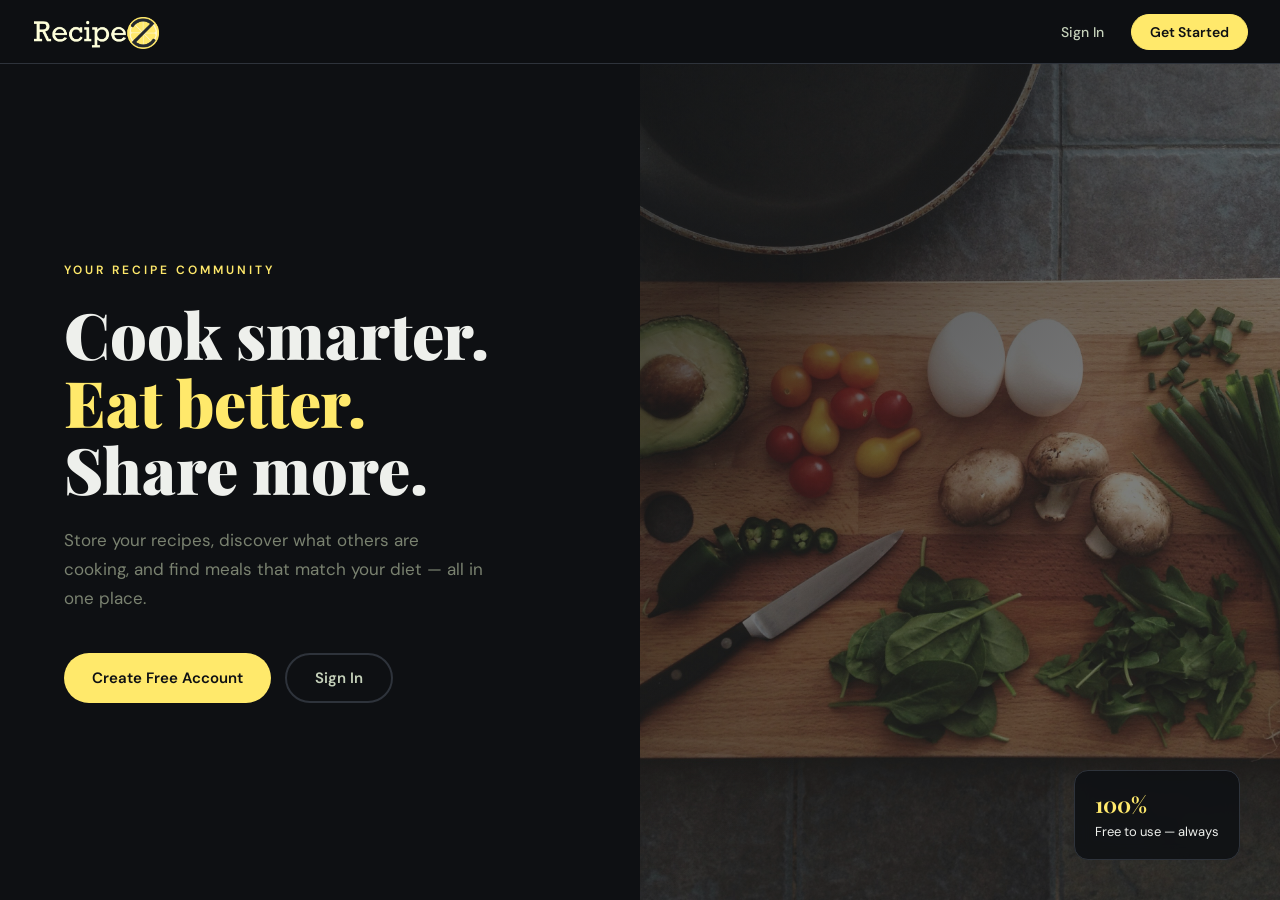
==== commit fc790b5d: "html logos" ====
--- a/src/main/resources/static/index.html
+++ b/src/main/resources/static/index.html
@@ -16,7 +16,7 @@
 ═══════════════════════════════════════════ -->
 <div id="page-landing" class="page active">
   <nav>
-    <div class="nav-brand">Recipe<img src="logo.png" style="height:32px;vertical-align:middle;margin:0 2px 4px 2px;" /></div>
+    <div class="nav-brand"><img src="recipez.png" style="height:32px;vertical-align:middle;margin:0 2px 4px 2px;"/></div>
     <div class="nav-links">
       <button class="nav-btn" onclick="showPage('page-auth', 'login')">Sign In</button>
       <button class="nav-btn active-nav" onclick="showPage('page-auth', 'register')">Get Started</button>
@@ -48,14 +48,14 @@
 ═══════════════════════════════════════════ -->
 <div id="page-auth" class="page">
   <nav>
-    <div class="nav-brand" style="cursor:pointer" onclick="showPage('page-landing')">Recipe<span>Z</span></div>
+    <div class="nav-brand" style="cursor:pointer" onclick="showPage('page-landing')"><img src="recipez.png" style="height:32px;vertical-align:middle;margin:0 2px 4px 2px;"/></div>
     <div class="nav-links">
       <button class="nav-btn" onclick="showPage('page-landing')">← Back</button>
     </div>
   </nav>
   <div class="auth-page">
     <div class="auth-card">
-      <div class="auth-logo">RecipeZ 🍋</div>
+      <div class="auth-logo"><img src="recipez.png" style="height:32px;vertical-align:middle;margin:0 2px 4px 2px;"/></div>
       <div class="auth-sub">Your personal recipe manager</div>
       <div class="auth-tabs">
         <div class="auth-tab active" id="tab-login" onclick="switchAuthTab('login')">Sign In</div>
@@ -66,11 +66,11 @@
       <div id="form-login">
         <div class="form-group">
           <label class="form-label">Username</label>
-          <input type="text" id="login-username" placeholder="your username" autocomplete="username" />
+          <input type="text" id="login-username" placeholder="Your Username" autocomplete="username" />
         </div>
         <div class="form-group">
           <label class="form-label">Password</label>
-          <input type="password" id="login-password" placeholder="••••••••" autocomplete="current-password" />
+          <input type="password" id="login-password" placeholder="Password" autocomplete="current-password" />
         </div>
         <div class="form-error" id="login-error"></div>
         <button class="btn btn-primary btn-full" id="login-btn" onclick="handleLogin()" style="margin-top:8px">Sign In</button>
@@ -155,7 +155,7 @@
 ═══════════════════════════════════════════ -->
 <div id="page-dashboard" class="page">
   <nav>
-    <div class="nav-brand">Recipe<span>Z</span></div>
+    <div class="nav-brand"><img src="recipez.png" style="height:32px;vertical-align:middle;margin:0 2px 4px 2px;"/></div>
     <div class="nav-user">
       Welcome, <span class="nav-username" id="nav-username">—</span>
       <button class="nav-btn" onclick="handleLogout()">Sign Out</button>
@@ -165,11 +165,11 @@
 
     <!-- Sidebar -->
     <div class="sidebar">
-      <button class="sidebar-btn active" id="sb-home" title="My Recipes" onclick="switchView('my-recipes')">🏠</button>
+      <button class="sidebar-btn active" id="sb-home" title="My Recipes" onclick="switchView('my-recipes')"><img src="homeButtonIconNew.png" style="height:32px;vertical-align:middle;margin:0 2px 4px 2px;"/></button>
       <button class="sidebar-btn" id="sb-create" title="Create Recipe" onclick="switchView('create-recipe')">✏️</button>
-      <button class="sidebar-btn" id="sb-explore" title="Explore" onclick="switchView('explore')">🔍</button>
+      <button class="sidebar-btn" id="sb-explore" title="Explore" onclick="switchView('explore')"><img src="Search.png" style="height:32px;vertical-align:middle;margin:0 2px 4px 2px;"/></button>
       <div class="sidebar-spacer"></div>
-      <button class="sidebar-btn" title="Sign Out" onclick="handleLogout()">↩️</button>
+      <button class="sidebar-btn" title="Sign Out" onclick="handleLogout()"><img src="return.png" style="height:32px;vertical-align:middle;margin:0 2px 4px 2px;"/></button>
     </div>
 
     <!-- Center views -->
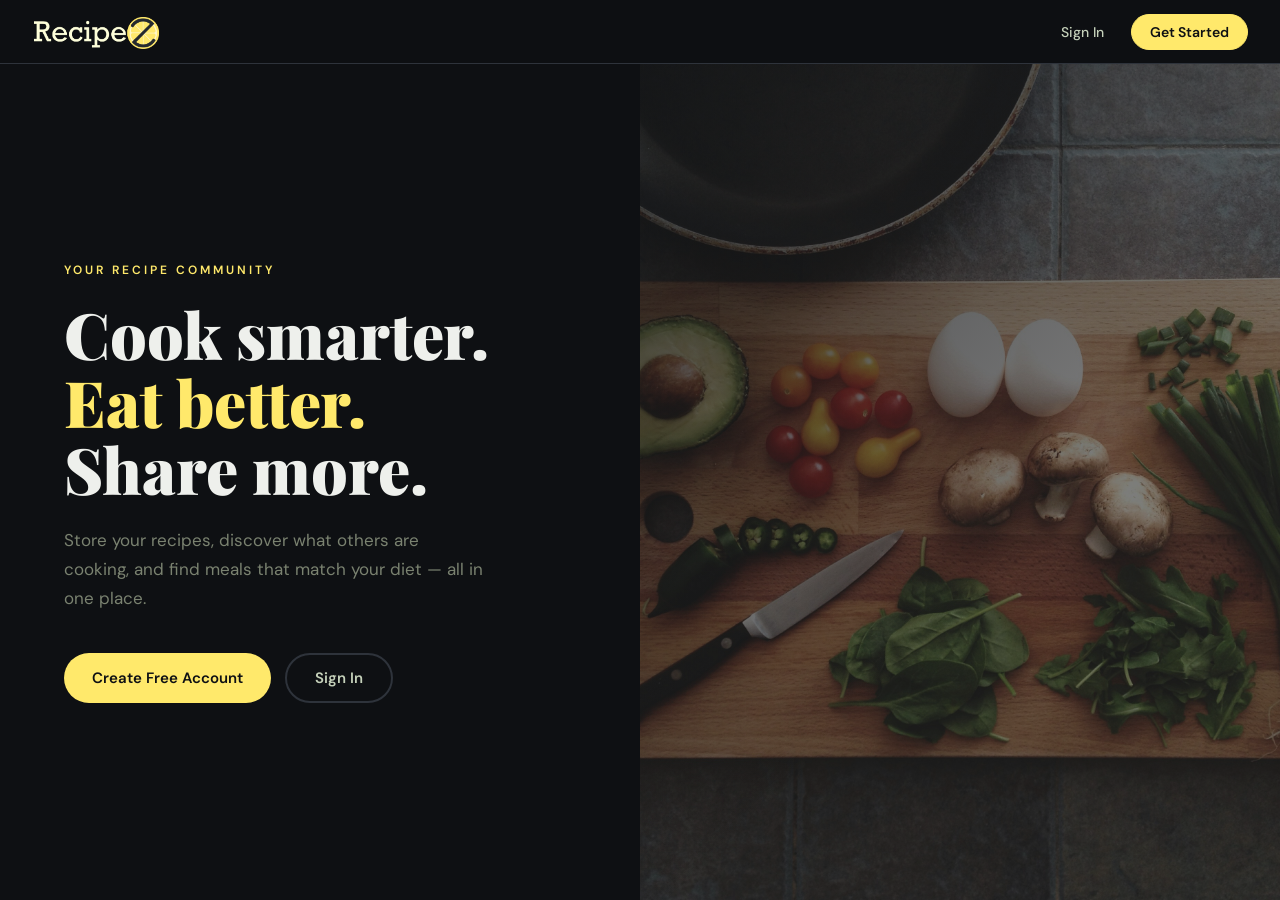
==== commit 717b00c1: "IP update" ====
--- a/src/main/resources/static/index.html
+++ b/src/main/resources/static/index.html
@@ -35,10 +35,6 @@
     <div class="hero-right">
       <img src="foodbg.jpg" alt="Fresh ingredients on a cutting board" />
       <div class="hero-overlay"></div>
-      <div class="hero-badge">
-        <strong>100%</strong>
-        Free to use — always
-      </div>
     </div>
   </div>
 </div>
